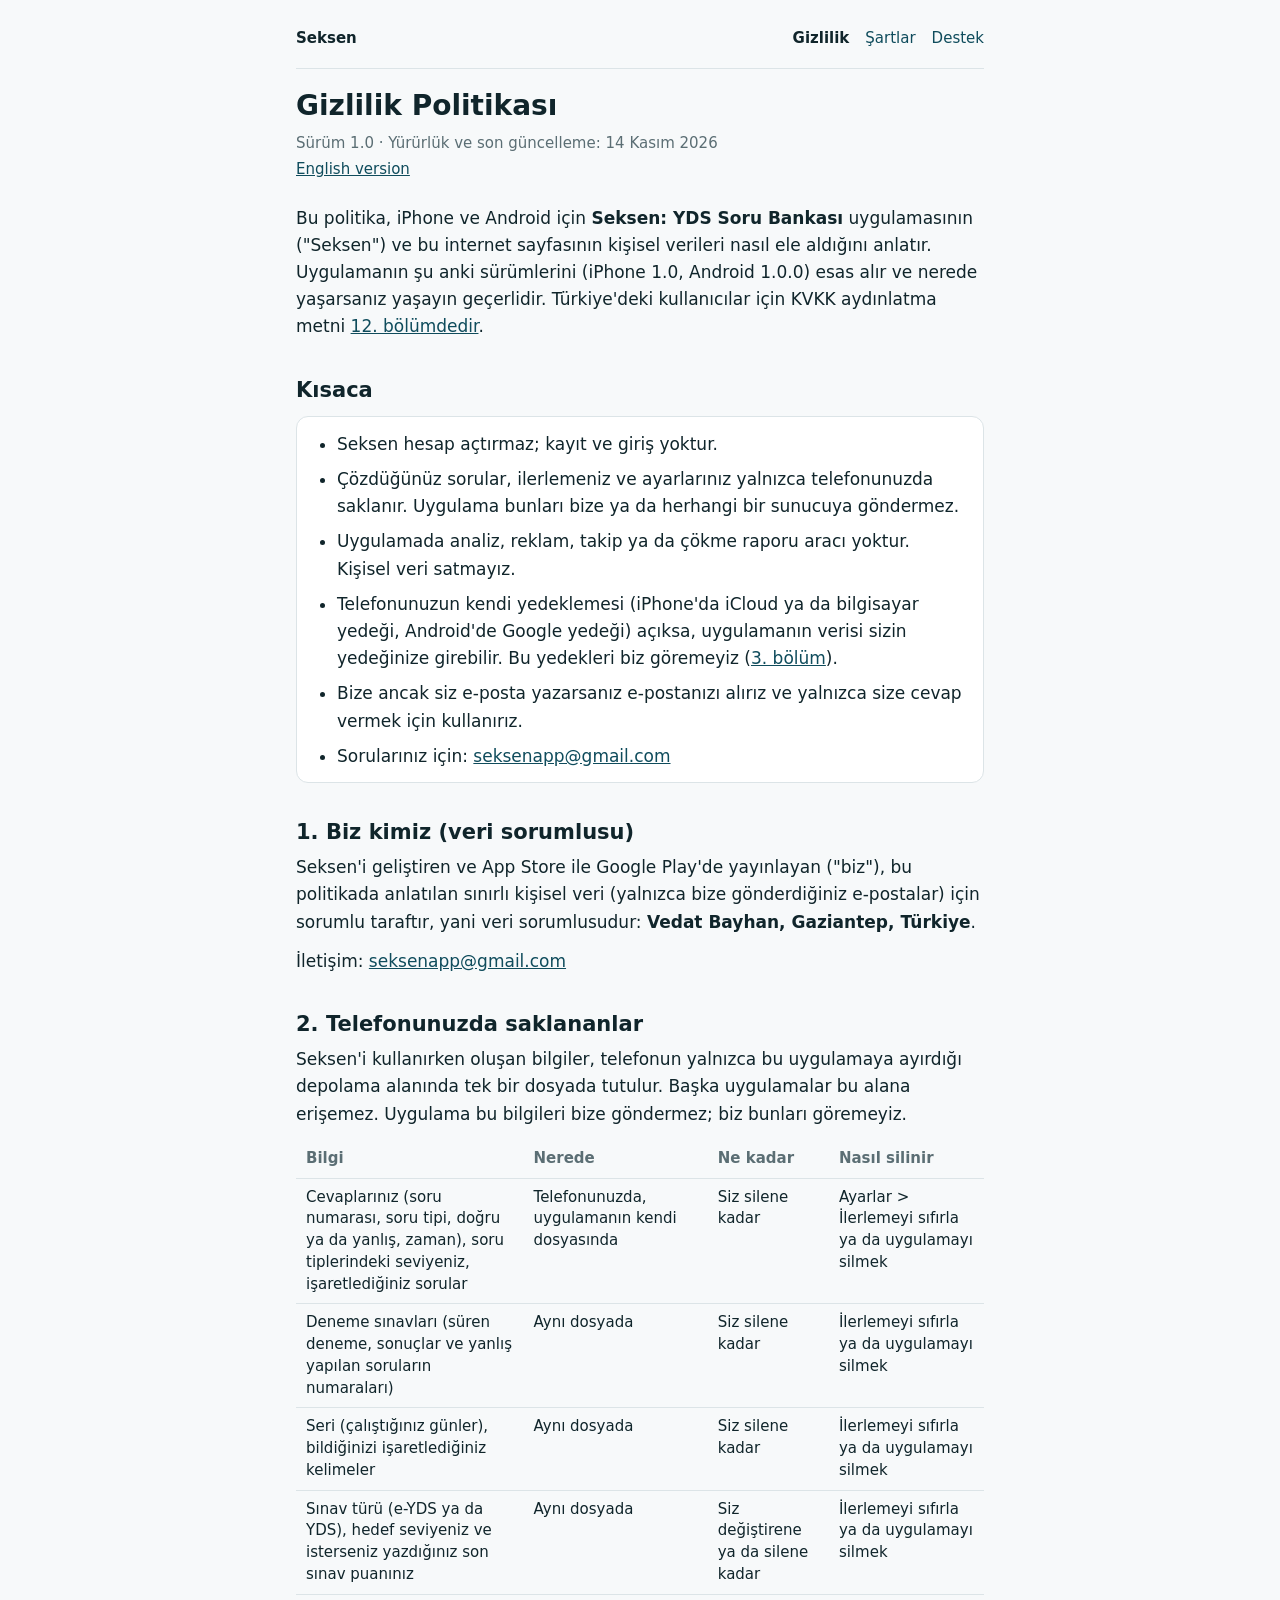
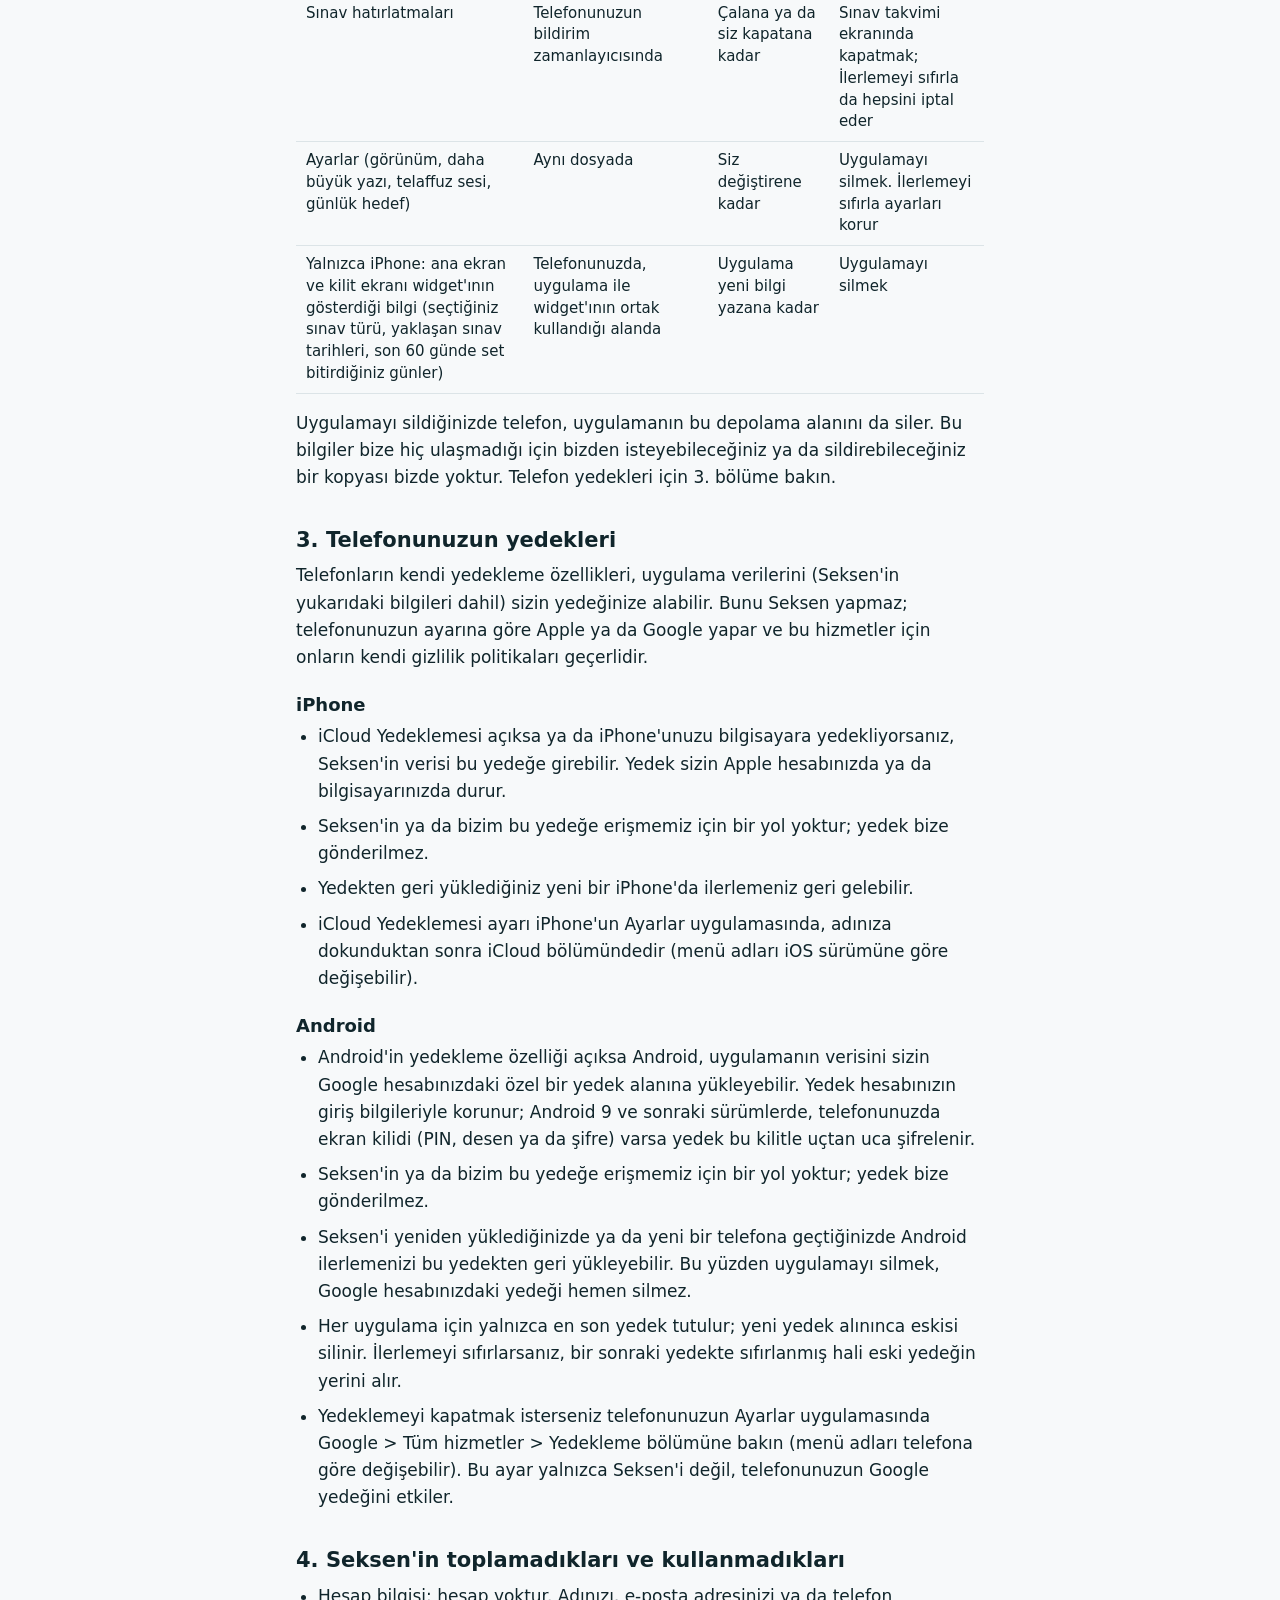
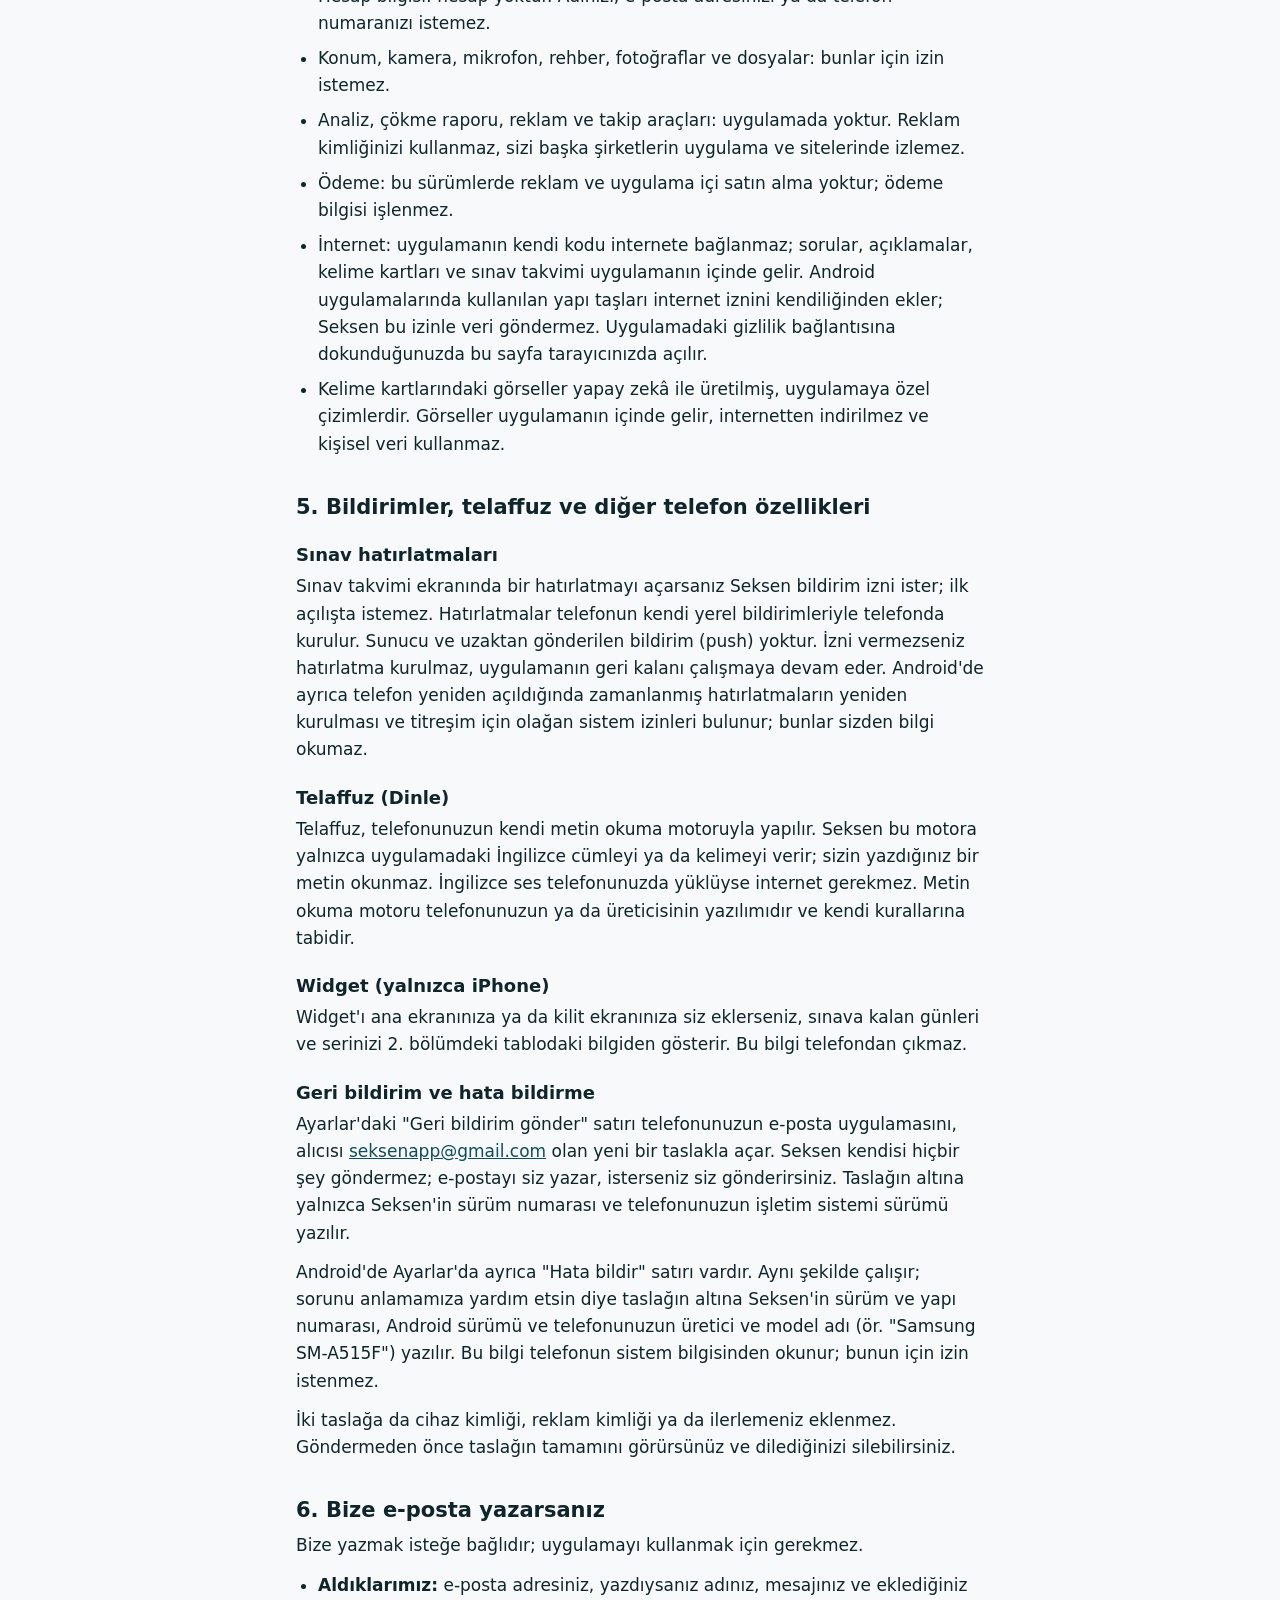
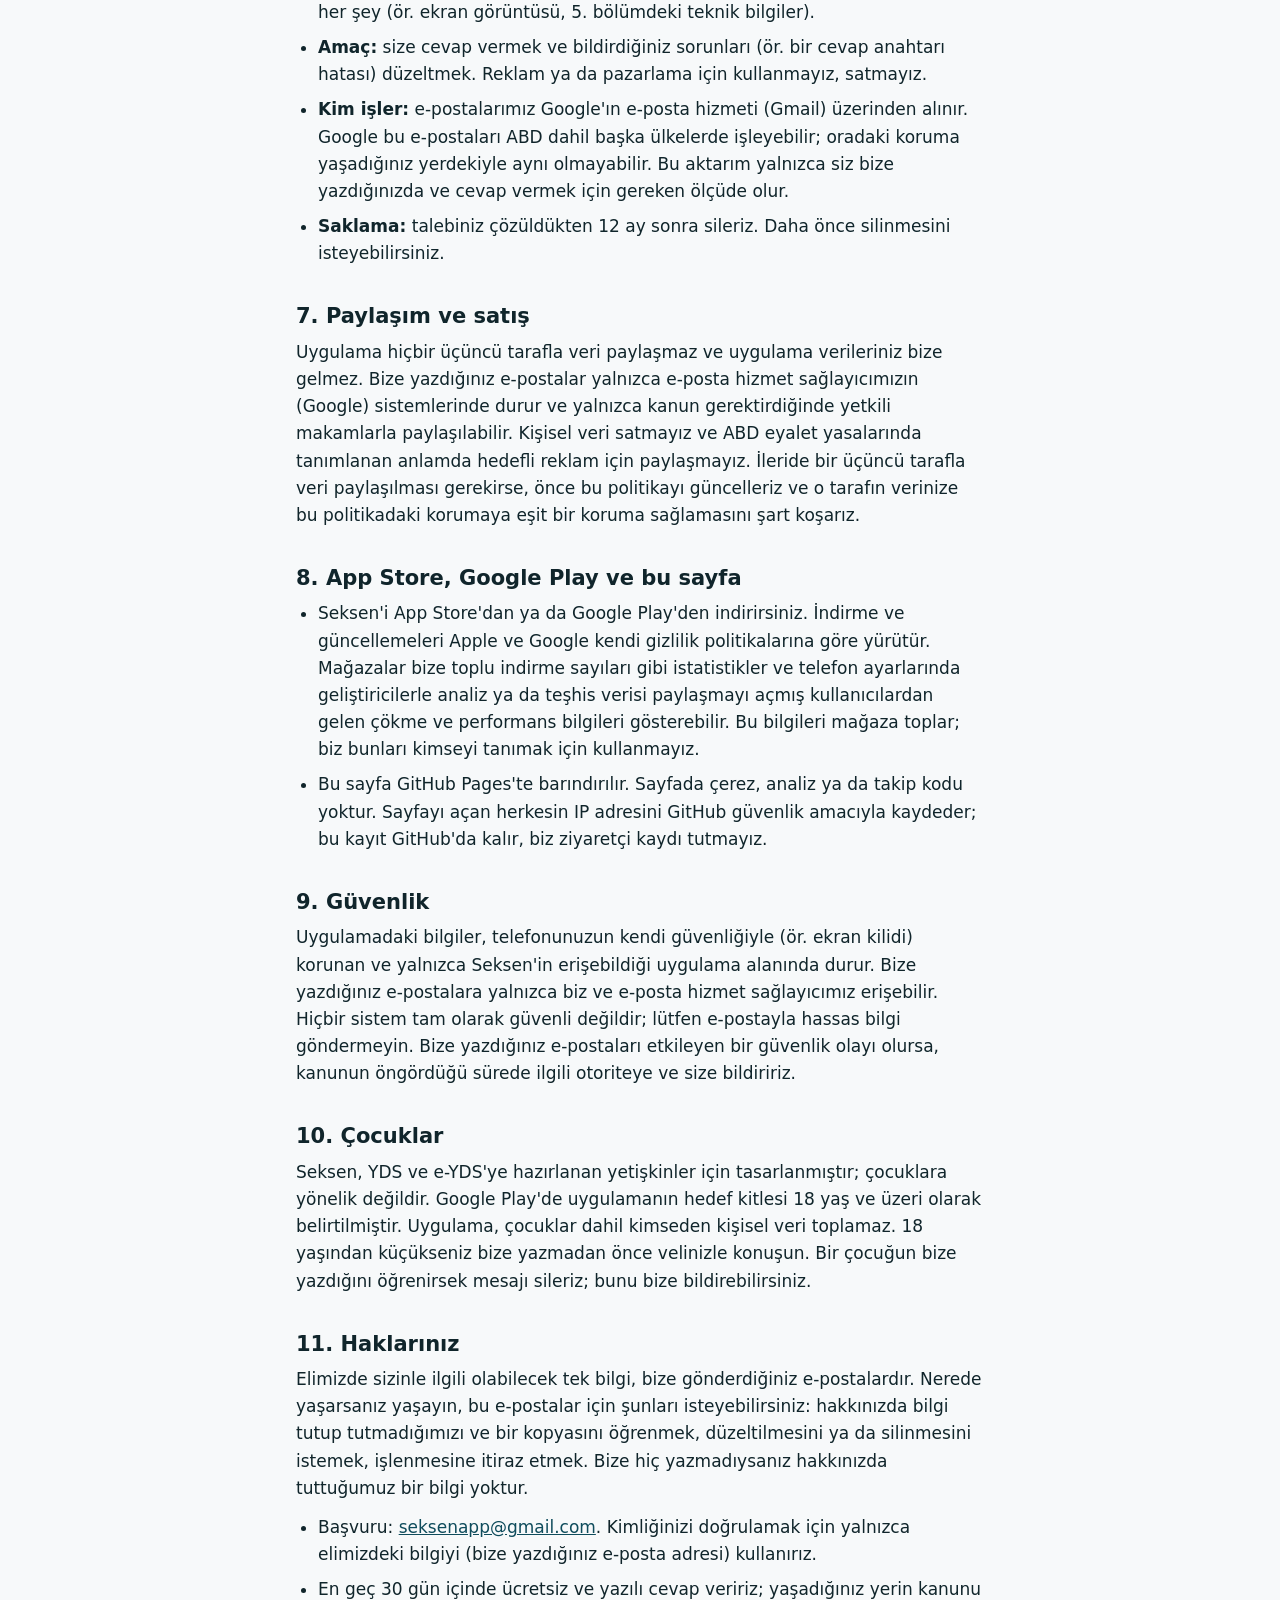
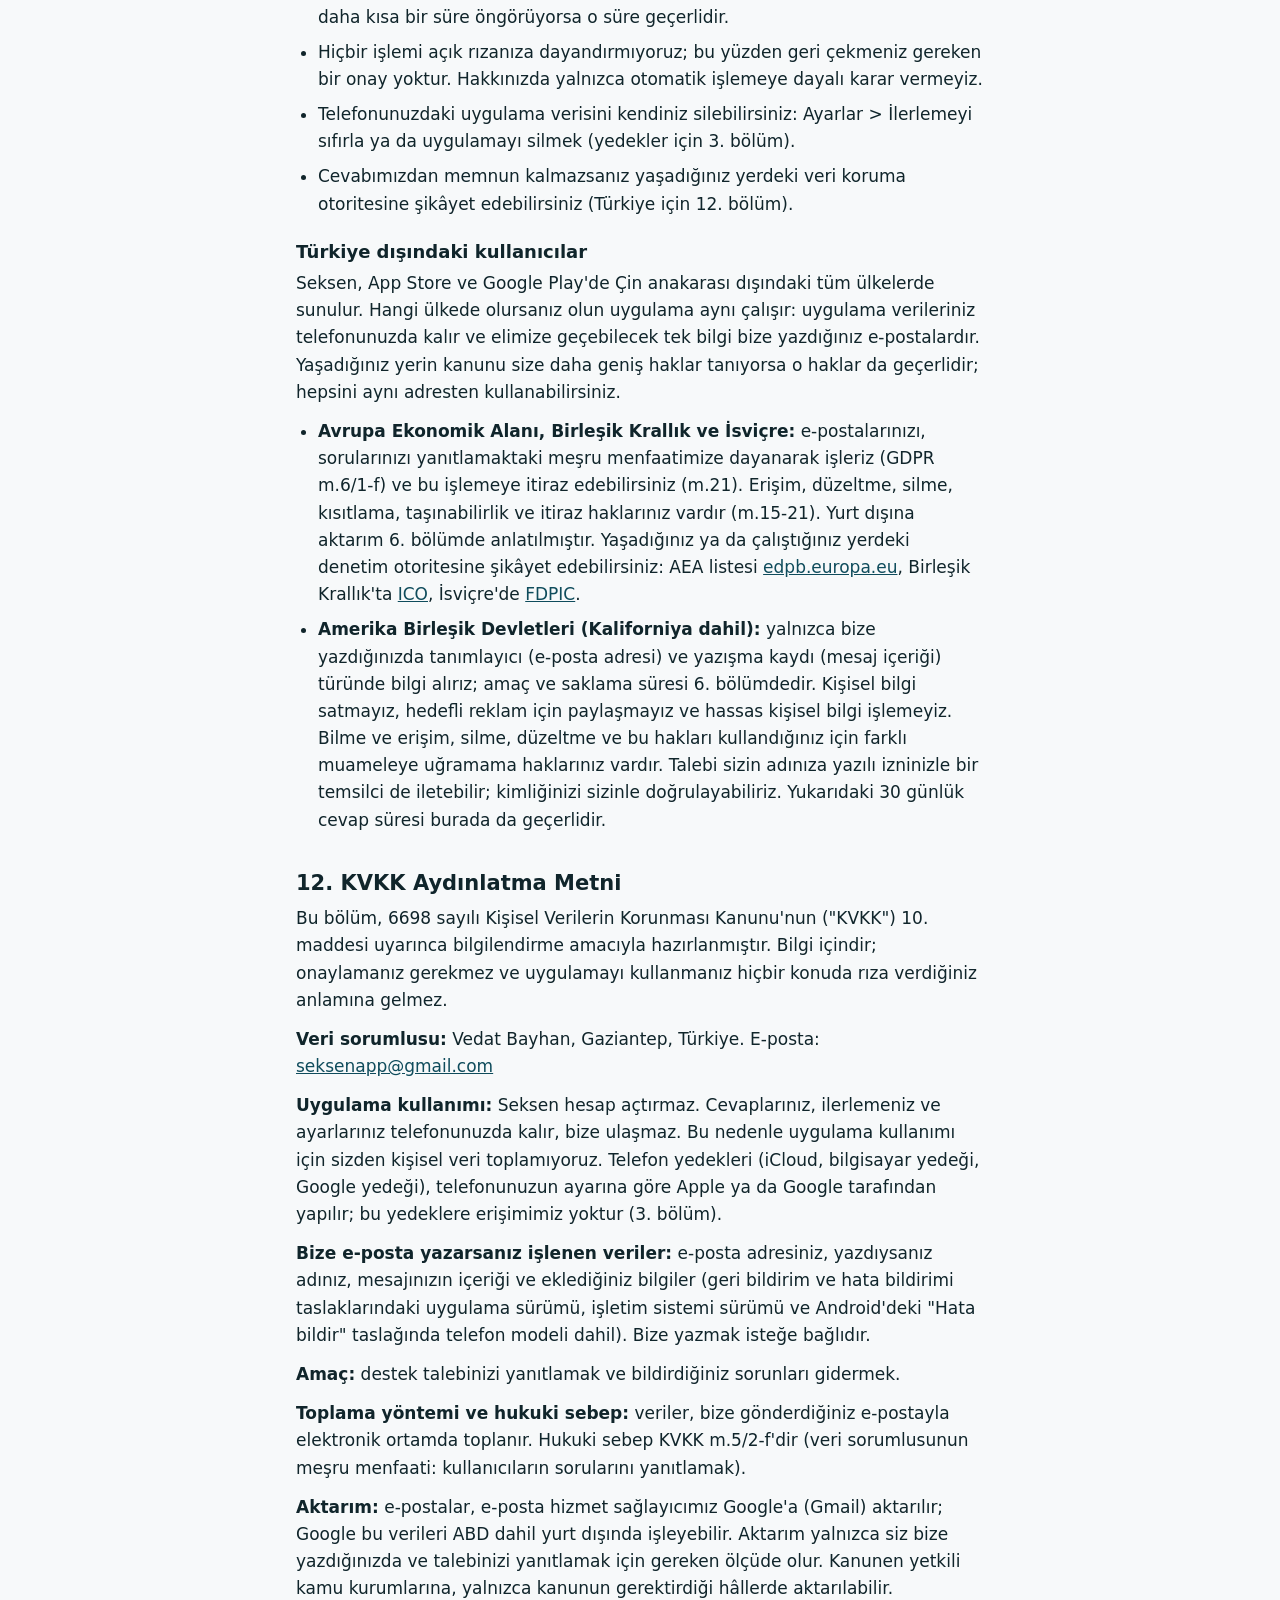
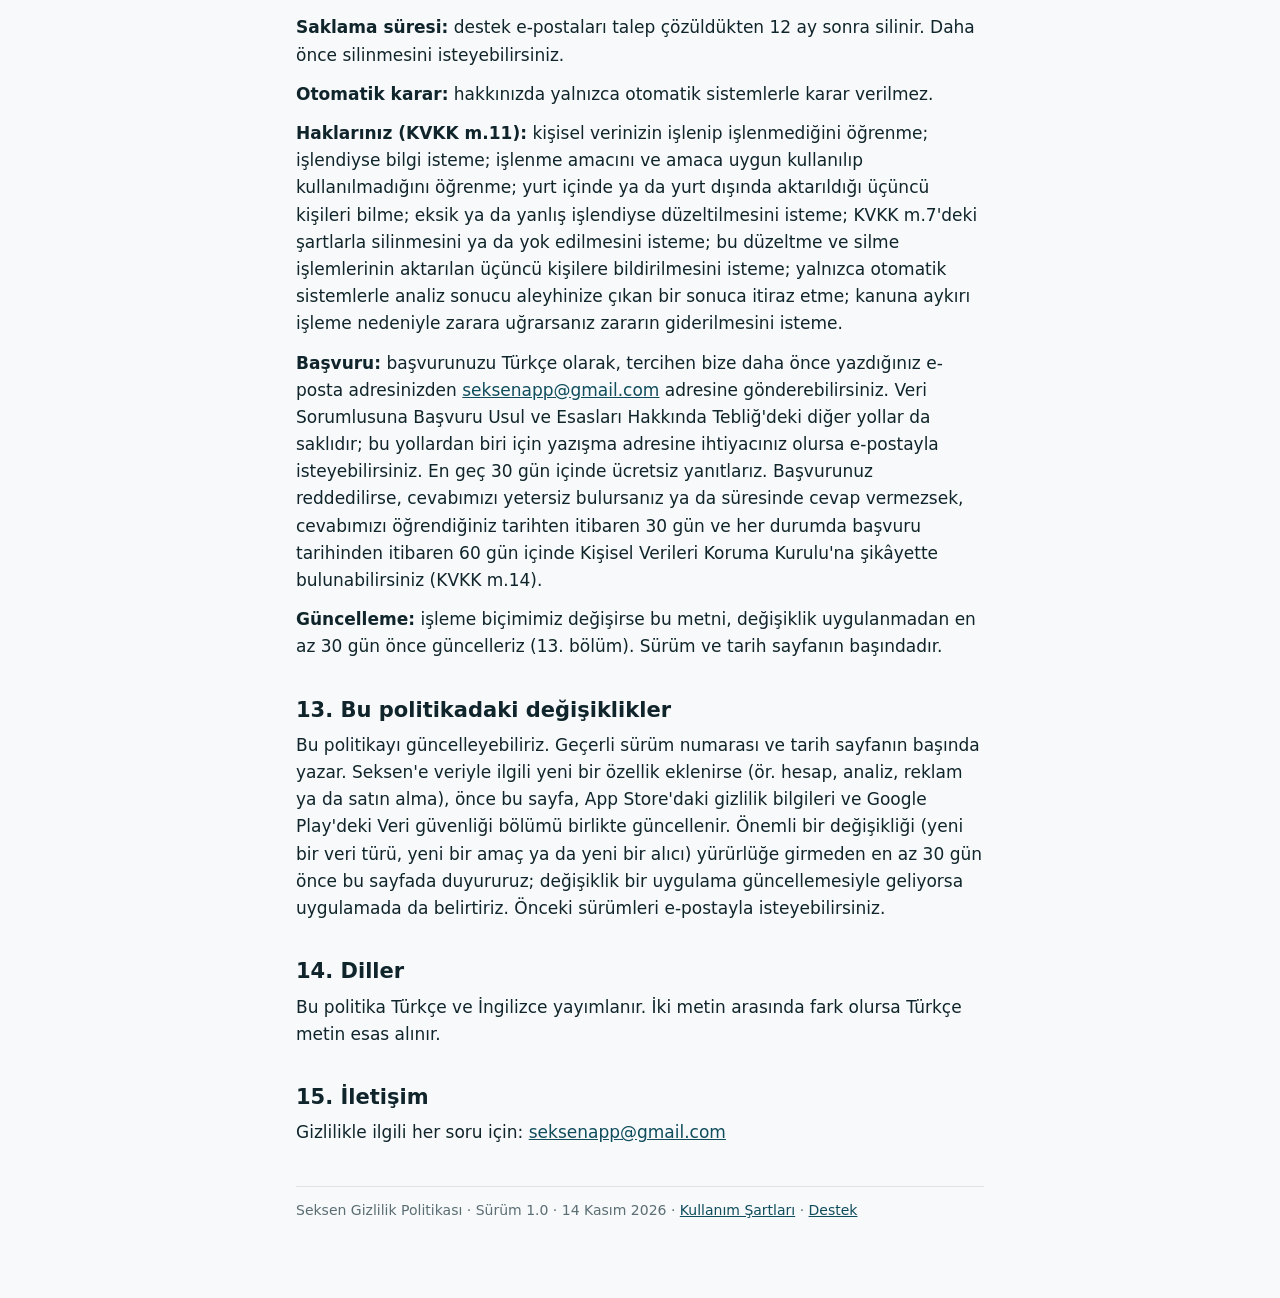
==== gizlilik/index.html @ d31efd2c "Gizlilik politikasi" ====
<!doctype html>
<html lang="tr">
<head>
  <meta charset="utf-8">
  <meta name="viewport" content="width=device-width, initial-scale=1">
  <meta http-equiv="Content-Security-Policy" content="default-src 'none'; style-src 'self'; img-src 'self'; base-uri 'none'; form-action 'none'">
  <meta name="referrer" content="no-referrer">
  <title>Gizlilik Politikası · Seksen</title>
  <meta name="description" content="Seksen: YDS Soru Bankası gizlilik politikası ve KVKK aydınlatma metni. Hesap yok; ilerlemeniz telefonunuzda kalır; analiz, reklam ve takip aracı yok.">
  <link rel="stylesheet" href="../style.css">
  <link rel="alternate" hreflang="en" href="../en/privacy/">
</head>
<body>
  <div class="wrap">
    <nav class="top" aria-label="Site">
      <a class="brand" href="../">Seksen</a>
      <a href="./" aria-current="page">Gizlilik</a>
      <a href="../sartlar/">Şartlar</a>
      <a href="../destek/">Destek</a>
    </nav>

    <header class="page">
      <h1>Gizlilik Politikası</h1>
      <p class="meta">Sürüm 1.0 · Yürürlük ve son güncelleme: 14 Kasım 2026</p>
      <p class="meta"><a href="../en/privacy/" lang="en" hreflang="en">English version</a></p>
    </header>

    <p>Bu politika, iPhone ve Android için <strong>Seksen: YDS Soru Bankası</strong> uygulamasının ("Seksen") ve bu internet sayfasının kişisel verileri nasıl ele aldığını anlatır. Uygulamanın şu anki sürümlerini (iPhone 1.0, Android 1.0.0) esas alır ve nerede yaşarsanız yaşayın geçerlidir. Türkiye'deki kullanıcılar için KVKK aydınlatma metni <a href="#kvkk">12. bölümdedir</a>.</p>

    <h2 id="kisaca">Kısaca</h2>
    <div class="box">
      <ul>
        <li>Seksen hesap açtırmaz; kayıt ve giriş yoktur.</li>
        <li>Çözdüğünüz sorular, ilerlemeniz ve ayarlarınız yalnızca telefonunuzda saklanır. Uygulama bunları bize ya da herhangi bir sunucuya göndermez.</li>
        <li>Uygulamada analiz, reklam, takip ya da çökme raporu aracı yoktur. Kişisel veri satmayız.</li>
        <li>Telefonunuzun kendi yedeklemesi (iPhone'da iCloud ya da bilgisayar yedeği, Android'de Google yedeği) açıksa, uygulamanın verisi sizin yedeğinize girebilir. Bu yedekleri biz göremeyiz (<a href="#yedek">3. bölüm</a>).</li>
        <li>Bize ancak siz e-posta yazarsanız e-postanızı alırız ve yalnızca size cevap vermek için kullanırız.</li>
        <li>Sorularınız için: <a href="mailto:seksenapp@gmail.com">seksenapp@gmail.com</a></li>
      </ul>
    </div>

    <h2 id="biz">1. Biz kimiz (veri sorumlusu)</h2>
    <p>Seksen'i geliştiren ve App Store ile Google Play'de yayınlayan ("biz"), bu politikada anlatılan sınırlı kişisel veri (yalnızca bize gönderdiğiniz e-postalar) için sorumlu taraftır, yani veri sorumlusudur: <strong>Vedat Bayhan, Gaziantep, Türkiye</strong>.</p>
    <p>İletişim: <a href="mailto:seksenapp@gmail.com">seksenapp@gmail.com</a></p>

    <h2 id="telefon">2. Telefonunuzda saklananlar</h2>
    <p>Seksen'i kullanırken oluşan bilgiler, telefonun yalnızca bu uygulamaya ayırdığı depolama alanında tek bir dosyada tutulur. Başka uygulamalar bu alana erişemez. Uygulama bu bilgileri bize göndermez; biz bunları göremeyiz.</p>
    <div class="table-wrap">
      <table>
        <thead>
          <tr><th scope="col">Bilgi</th><th scope="col">Nerede</th><th scope="col">Ne kadar</th><th scope="col">Nasıl silinir</th></tr>
        </thead>
        <tbody>
          <tr><td>Cevaplarınız (soru numarası, soru tipi, doğru ya da yanlış, zaman), soru tiplerindeki seviyeniz, işaretlediğiniz sorular</td><td>Telefonunuzda, uygulamanın kendi dosyasında</td><td>Siz silene kadar</td><td>Ayarlar &gt; İlerlemeyi sıfırla ya da uygulamayı silmek</td></tr>
          <tr><td>Deneme sınavları (süren deneme, sonuçlar ve yanlış yapılan soruların numaraları)</td><td>Aynı dosyada</td><td>Siz silene kadar</td><td>İlerlemeyi sıfırla ya da uygulamayı silmek</td></tr>
          <tr><td>Seri (çalıştığınız günler), bildiğinizi işaretlediğiniz kelimeler</td><td>Aynı dosyada</td><td>Siz silene kadar</td><td>İlerlemeyi sıfırla ya da uygulamayı silmek</td></tr>
          <tr><td>Sınav türü (e-YDS ya da YDS), hedef seviyeniz ve isterseniz yazdığınız son sınav puanınız</td><td>Aynı dosyada</td><td>Siz değiştirene ya da silene kadar</td><td>İlerlemeyi sıfırla ya da uygulamayı silmek</td></tr>
          <tr><td>Sınav hatırlatmaları</td><td>Telefonunuzun bildirim zamanlayıcısında</td><td>Çalana ya da siz kapatana kadar</td><td>Sınav takvimi ekranında kapatmak; İlerlemeyi sıfırla da hepsini iptal eder</td></tr>
          <tr><td>Ayarlar (görünüm, daha büyük yazı, telaffuz sesi, günlük hedef)</td><td>Aynı dosyada</td><td>Siz değiştirene kadar</td><td>Uygulamayı silmek. İlerlemeyi sıfırla ayarları korur</td></tr>
          <tr><td>Yalnızca iPhone: ana ekran ve kilit ekranı widget'ının gösterdiği bilgi (seçtiğiniz sınav türü, yaklaşan sınav tarihleri, son 60 günde set bitirdiğiniz günler)</td><td>Telefonunuzda, uygulama ile widget'ının ortak kullandığı alanda</td><td>Uygulama yeni bilgi yazana kadar</td><td>Uygulamayı silmek</td></tr>
        </tbody>
      </table>
    </div>
    <p>Uygulamayı sildiğinizde telefon, uygulamanın bu depolama alanını da siler. Bu bilgiler bize hiç ulaşmadığı için bizden isteyebileceğiniz ya da sildirebileceğiniz bir kopyası bizde yoktur. Telefon yedekleri için 3. bölüme bakın.</p>

    <h2 id="yedek">3. Telefonunuzun yedekleri</h2>
    <p>Telefonların kendi yedekleme özellikleri, uygulama verilerini (Seksen'in yukarıdaki bilgileri dahil) sizin yedeğinize alabilir. Bunu Seksen yapmaz; telefonunuzun ayarına göre Apple ya da Google yapar ve bu hizmetler için onların kendi gizlilik politikaları geçerlidir.</p>
    <h3>iPhone</h3>
    <ul>
      <li>iCloud Yedeklemesi açıksa ya da iPhone'unuzu bilgisayara yedekliyorsanız, Seksen'in verisi bu yedeğe girebilir. Yedek sizin Apple hesabınızda ya da bilgisayarınızda durur.</li>
      <li>Seksen'in ya da bizim bu yedeğe erişmemiz için bir yol yoktur; yedek bize gönderilmez.</li>
      <li>Yedekten geri yüklediğiniz yeni bir iPhone'da ilerlemeniz geri gelebilir.</li>
      <li>iCloud Yedeklemesi ayarı iPhone'un Ayarlar uygulamasında, adınıza dokunduktan sonra iCloud bölümündedir (menü adları iOS sürümüne göre değişebilir).</li>
    </ul>
    <h3>Android</h3>
    <ul>
      <li>Android'in yedekleme özelliği açıksa Android, uygulamanın verisini sizin Google hesabınızdaki özel bir yedek alanına yükleyebilir. Yedek hesabınızın giriş bilgileriyle korunur; Android 9 ve sonraki sürümlerde, telefonunuzda ekran kilidi (PIN, desen ya da şifre) varsa yedek bu kilitle uçtan uca şifrelenir.</li>
      <li>Seksen'in ya da bizim bu yedeğe erişmemiz için bir yol yoktur; yedek bize gönderilmez.</li>
      <li>Seksen'i yeniden yüklediğinizde ya da yeni bir telefona geçtiğinizde Android ilerlemenizi bu yedekten geri yükleyebilir. Bu yüzden uygulamayı silmek, Google hesabınızdaki yedeği hemen silmez.</li>
      <li>Her uygulama için yalnızca en son yedek tutulur; yeni yedek alınınca eskisi silinir. İlerlemeyi sıfırlarsanız, bir sonraki yedekte sıfırlanmış hali eski yedeğin yerini alır.</li>
      <li>Yedeklemeyi kapatmak isterseniz telefonunuzun Ayarlar uygulamasında Google &gt; Tüm hizmetler &gt; Yedekleme bölümüne bakın (menü adları telefona göre değişebilir). Bu ayar yalnızca Seksen'i değil, telefonunuzun Google yedeğini etkiler.</li>
    </ul>

    <h2 id="toplanmayan">4. Seksen'in toplamadıkları ve kullanmadıkları</h2>
    <ul>
      <li>Hesap bilgisi: hesap yoktur. Adınızı, e-posta adresinizi ya da telefon numaranızı istemez.</li>
      <li>Konum, kamera, mikrofon, rehber, fotoğraflar ve dosyalar: bunlar için izin istemez.</li>
      <li>Analiz, çökme raporu, reklam ve takip araçları: uygulamada yoktur. Reklam kimliğinizi kullanmaz, sizi başka şirketlerin uygulama ve sitelerinde izlemez.</li>
      <li>Ödeme: bu sürümlerde reklam ve uygulama içi satın alma yoktur; ödeme bilgisi işlenmez.</li>
      <li>İnternet: uygulamanın kendi kodu internete bağlanmaz; sorular, açıklamalar, kelime kartları ve sınav takvimi uygulamanın içinde gelir. Android uygulamalarında kullanılan yapı taşları internet iznini kendiliğinden ekler; Seksen bu izinle veri göndermez. Uygulamadaki gizlilik bağlantısına dokunduğunuzda bu sayfa tarayıcınızda açılır.</li>
      <li>Kelime kartlarındaki görseller yapay zekâ ile üretilmiş, uygulamaya özel çizimlerdir. Görseller uygulamanın içinde gelir, internetten indirilmez ve kişisel veri kullanmaz.</li>
    </ul>

    <h2 id="ozellikler">5. Bildirimler, telaffuz ve diğer telefon özellikleri</h2>
    <h3>Sınav hatırlatmaları</h3>
    <p>Sınav takvimi ekranında bir hatırlatmayı açarsanız Seksen bildirim izni ister; ilk açılışta istemez. Hatırlatmalar telefonun kendi yerel bildirimleriyle telefonda kurulur. Sunucu ve uzaktan gönderilen bildirim (push) yoktur. İzni vermezseniz hatırlatma kurulmaz, uygulamanın geri kalanı çalışmaya devam eder. Android'de ayrıca telefon yeniden açıldığında zamanlanmış hatırlatmaların yeniden kurulması ve titreşim için olağan sistem izinleri bulunur; bunlar sizden bilgi okumaz.</p>
    <h3>Telaffuz (Dinle)</h3>
    <p>Telaffuz, telefonunuzun kendi metin okuma motoruyla yapılır. Seksen bu motora yalnızca uygulamadaki İngilizce cümleyi ya da kelimeyi verir; sizin yazdığınız bir metin okunmaz. İngilizce ses telefonunuzda yüklüyse internet gerekmez. Metin okuma motoru telefonunuzun ya da üreticisinin yazılımıdır ve kendi kurallarına tabidir.</p>
    <h3>Widget (yalnızca iPhone)</h3>
    <p>Widget'ı ana ekranınıza ya da kilit ekranınıza siz eklerseniz, sınava kalan günleri ve serinizi 2. bölümdeki tablodaki bilgiden gösterir. Bu bilgi telefondan çıkmaz.</p>
    <h3>Geri bildirim ve hata bildirme</h3>
    <p>Ayarlar'daki "Geri bildirim gönder" satırı telefonunuzun e-posta uygulamasını, alıcısı <a href="mailto:seksenapp@gmail.com">seksenapp@gmail.com</a> olan yeni bir taslakla açar. Seksen kendisi hiçbir şey göndermez; e-postayı siz yazar, isterseniz siz gönderirsiniz. Taslağın altına yalnızca Seksen'in sürüm numarası ve telefonunuzun işletim sistemi sürümü yazılır.</p>
    <p>Android'de Ayarlar'da ayrıca "Hata bildir" satırı vardır. Aynı şekilde çalışır; sorunu anlamamıza yardım etsin diye taslağın altına Seksen'in sürüm ve yapı numarası, Android sürümü ve telefonunuzun üretici ve model adı (ör. "Samsung SM-A515F") yazılır. Bu bilgi telefonun sistem bilgisinden okunur; bunun için izin istenmez.</p>
    <p>İki taslağa da cihaz kimliği, reklam kimliği ya da ilerlemeniz eklenmez. Göndermeden önce taslağın tamamını görürsünüz ve dilediğinizi silebilirsiniz.</p>

    <h2 id="eposta">6. Bize e-posta yazarsanız</h2>
    <p>Bize yazmak isteğe bağlıdır; uygulamayı kullanmak için gerekmez.</p>
    <ul>
      <li><strong>Aldıklarımız:</strong> e-posta adresiniz, yazdıysanız adınız, mesajınız ve eklediğiniz her şey (ör. ekran görüntüsü, 5. bölümdeki teknik bilgiler).</li>
      <li><strong>Amaç:</strong> size cevap vermek ve bildirdiğiniz sorunları (ör. bir cevap anahtarı hatası) düzeltmek. Reklam ya da pazarlama için kullanmayız, satmayız.</li>
      <li><strong>Kim işler:</strong> e-postalarımız Google'ın e-posta hizmeti (Gmail) üzerinden alınır. Google bu e-postaları ABD dahil başka ülkelerde işleyebilir; oradaki koruma yaşadığınız yerdekiyle aynı olmayabilir. Bu aktarım yalnızca siz bize yazdığınızda ve cevap vermek için gereken ölçüde olur.</li>
      <li><strong>Saklama:</strong> talebiniz çözüldükten 12 ay sonra sileriz. Daha önce silinmesini isteyebilirsiniz.</li>
    </ul>

    <h2 id="paylasim">7. Paylaşım ve satış</h2>
    <p>Uygulama hiçbir üçüncü tarafla veri paylaşmaz ve uygulama verileriniz bize gelmez. Bize yazdığınız e-postalar yalnızca e-posta hizmet sağlayıcımızın (Google) sistemlerinde durur ve yalnızca kanun gerektirdiğinde yetkili makamlarla paylaşılabilir. Kişisel veri satmayız ve ABD eyalet yasalarında tanımlanan anlamda hedefli reklam için paylaşmayız. İleride bir üçüncü tarafla veri paylaşılması gerekirse, önce bu politikayı güncelleriz ve o tarafın verinize bu politikadaki korumaya eşit bir koruma sağlamasını şart koşarız.</p>

    <h2 id="magaza">8. App Store, Google Play ve bu sayfa</h2>
    <ul>
      <li>Seksen'i App Store'dan ya da Google Play'den indirirsiniz. İndirme ve güncellemeleri Apple ve Google kendi gizlilik politikalarına göre yürütür. Mağazalar bize toplu indirme sayıları gibi istatistikler ve telefon ayarlarında geliştiricilerle analiz ya da teşhis verisi paylaşmayı açmış kullanıcılardan gelen çökme ve performans bilgileri gösterebilir. Bu bilgileri mağaza toplar; biz bunları kimseyi tanımak için kullanmayız.</li>
      <li>Bu sayfa GitHub Pages'te barındırılır. Sayfada çerez, analiz ya da takip kodu yoktur. Sayfayı açan herkesin IP adresini GitHub güvenlik amacıyla kaydeder; bu kayıt GitHub'da kalır, biz ziyaretçi kaydı tutmayız.</li>
    </ul>

    <h2 id="guvenlik">9. Güvenlik</h2>
    <p>Uygulamadaki bilgiler, telefonunuzun kendi güvenliğiyle (ör. ekran kilidi) korunan ve yalnızca Seksen'in erişebildiği uygulama alanında durur. Bize yazdığınız e-postalara yalnızca biz ve e-posta hizmet sağlayıcımız erişebilir. Hiçbir sistem tam olarak güvenli değildir; lütfen e-postayla hassas bilgi göndermeyin. Bize yazdığınız e-postaları etkileyen bir güvenlik olayı olursa, kanunun öngördüğü sürede ilgili otoriteye ve size bildiririz.</p>

    <h2 id="cocuklar">10. Çocuklar</h2>
    <p>Seksen, YDS ve e-YDS'ye hazırlanan yetişkinler için tasarlanmıştır; çocuklara yönelik değildir. Google Play'de uygulamanın hedef kitlesi 18 yaş ve üzeri olarak belirtilmiştir. Uygulama, çocuklar dahil kimseden kişisel veri toplamaz. 18 yaşından küçükseniz bize yazmadan önce velinizle konuşun. Bir çocuğun bize yazdığını öğrenirsek mesajı sileriz; bunu bize bildirebilirsiniz.</p>

    <h2 id="haklar">11. Haklarınız</h2>
    <p>Elimizde sizinle ilgili olabilecek tek bilgi, bize gönderdiğiniz e-postalardır. Nerede yaşarsanız yaşayın, bu e-postalar için şunları isteyebilirsiniz: hakkınızda bilgi tutup tutmadığımızı ve bir kopyasını öğrenmek, düzeltilmesini ya da silinmesini istemek, işlenmesine itiraz etmek. Bize hiç yazmadıysanız hakkınızda tuttuğumuz bir bilgi yoktur.</p>
    <ul>
      <li>Başvuru: <a href="mailto:seksenapp@gmail.com">seksenapp@gmail.com</a>. Kimliğinizi doğrulamak için yalnızca elimizdeki bilgiyi (bize yazdığınız e-posta adresi) kullanırız.</li>
      <li>En geç 30 gün içinde ücretsiz ve yazılı cevap veririz; yaşadığınız yerin kanunu daha kısa bir süre öngörüyorsa o süre geçerlidir.</li>
      <li>Hiçbir işlemi açık rızanıza dayandırmıyoruz; bu yüzden geri çekmeniz gereken bir onay yoktur. Hakkınızda yalnızca otomatik işlemeye dayalı karar vermeyiz.</li>
      <li>Telefonunuzdaki uygulama verisini kendiniz silebilirsiniz: Ayarlar &gt; İlerlemeyi sıfırla ya da uygulamayı silmek (yedekler için 3. bölüm).</li>
      <li>Cevabımızdan memnun kalmazsanız yaşadığınız yerdeki veri koruma otoritesine şikâyet edebilirsiniz (Türkiye için 12. bölüm).</li>
    </ul>

    <h3 id="yurtdisi">Türkiye dışındaki kullanıcılar</h3>
    <p>Seksen, App Store ve Google Play'de Çin anakarası dışındaki tüm ülkelerde sunulur. Hangi ülkede olursanız olun uygulama aynı çalışır: uygulama verileriniz telefonunuzda kalır ve elimize geçebilecek tek bilgi bize yazdığınız e-postalardır. Yaşadığınız yerin kanunu size daha geniş haklar tanıyorsa o haklar da geçerlidir; hepsini aynı adresten kullanabilirsiniz.</p>
    <ul>
      <li><strong>Avrupa Ekonomik Alanı, Birleşik Krallık ve İsviçre:</strong> e-postalarınızı, sorularınızı yanıtlamaktaki meşru menfaatimize dayanarak işleriz (GDPR m.6/1-f) ve bu işlemeye itiraz edebilirsiniz (m.21). Erişim, düzeltme, silme, kısıtlama, taşınabilirlik ve itiraz haklarınız vardır (m.15-21). Yurt dışına aktarım 6. bölümde anlatılmıştır. Yaşadığınız ya da çalıştığınız yerdeki denetim otoritesine şikâyet edebilirsiniz: AEA listesi <a href="https://www.edpb.europa.eu/about-edpb/about-edpb/members_en">edpb.europa.eu</a>, Birleşik Krallık'ta <a href="https://ico.org.uk/make-a-complaint/">ICO</a>, İsviçre'de <a href="https://www.edoeb.admin.ch/">FDPIC</a>.</li>
      <li><strong>Amerika Birleşik Devletleri (Kaliforniya dahil):</strong> yalnızca bize yazdığınızda tanımlayıcı (e-posta adresi) ve yazışma kaydı (mesaj içeriği) türünde bilgi alırız; amaç ve saklama süresi 6. bölümdedir. Kişisel bilgi satmayız, hedefli reklam için paylaşmayız ve hassas kişisel bilgi işlemeyiz. Bilme ve erişim, silme, düzeltme ve bu hakları kullandığınız için farklı muameleye uğramama haklarınız vardır. Talebi sizin adınıza yazılı izninizle bir temsilci de iletebilir; kimliğinizi sizinle doğrulayabiliriz. Yukarıdaki 30 günlük cevap süresi burada da geçerlidir.</li>
    </ul>

    <section id="kvkk">
      <h2>12. KVKK Aydınlatma Metni</h2>
      <p>Bu bölüm, 6698 sayılı Kişisel Verilerin Korunması Kanunu'nun ("KVKK") 10. maddesi uyarınca bilgilendirme amacıyla hazırlanmıştır. Bilgi içindir; onaylamanız gerekmez ve uygulamayı kullanmanız hiçbir konuda rıza verdiğiniz anlamına gelmez.</p>
      <p><strong>Veri sorumlusu:</strong> Vedat Bayhan, Gaziantep, Türkiye. E-posta: <a href="mailto:seksenapp@gmail.com">seksenapp@gmail.com</a></p>
      <p><strong>Uygulama kullanımı:</strong> Seksen hesap açtırmaz. Cevaplarınız, ilerlemeniz ve ayarlarınız telefonunuzda kalır, bize ulaşmaz. Bu nedenle uygulama kullanımı için sizden kişisel veri toplamıyoruz. Telefon yedekleri (iCloud, bilgisayar yedeği, Google yedeği), telefonunuzun ayarına göre Apple ya da Google tarafından yapılır; bu yedeklere erişimimiz yoktur (3. bölüm).</p>
      <p><strong>Bize e-posta yazarsanız işlenen veriler:</strong> e-posta adresiniz, yazdıysanız adınız, mesajınızın içeriği ve eklediğiniz bilgiler (geri bildirim ve hata bildirimi taslaklarındaki uygulama sürümü, işletim sistemi sürümü ve Android'deki "Hata bildir" taslağında telefon modeli dahil). Bize yazmak isteğe bağlıdır.</p>
      <p><strong>Amaç:</strong> destek talebinizi yanıtlamak ve bildirdiğiniz sorunları gidermek.</p>
      <p><strong>Toplama yöntemi ve hukuki sebep:</strong> veriler, bize gönderdiğiniz e-postayla elektronik ortamda toplanır. Hukuki sebep KVKK m.5/2-f'dir (veri sorumlusunun meşru menfaati: kullanıcıların sorularını yanıtlamak).</p>
      <p><strong>Aktarım:</strong> e-postalar, e-posta hizmet sağlayıcımız Google'a (Gmail) aktarılır; Google bu verileri ABD dahil yurt dışında işleyebilir. Aktarım yalnızca siz bize yazdığınızda ve talebinizi yanıtlamak için gereken ölçüde olur. Kanunen yetkili kamu kurumlarına, yalnızca kanunun gerektirdiği hâllerde aktarılabilir.</p>
      <p><strong>Saklama süresi:</strong> destek e-postaları talep çözüldükten 12 ay sonra silinir. Daha önce silinmesini isteyebilirsiniz.</p>
      <p><strong>Otomatik karar:</strong> hakkınızda yalnızca otomatik sistemlerle karar verilmez.</p>
      <p><strong>Haklarınız (KVKK m.11):</strong> kişisel verinizin işlenip işlenmediğini öğrenme; işlendiyse bilgi isteme; işlenme amacını ve amaca uygun kullanılıp kullanılmadığını öğrenme; yurt içinde ya da yurt dışında aktarıldığı üçüncü kişileri bilme; eksik ya da yanlış işlendiyse düzeltilmesini isteme; KVKK m.7'deki şartlarla silinmesini ya da yok edilmesini isteme; bu düzeltme ve silme işlemlerinin aktarılan üçüncü kişilere bildirilmesini isteme; yalnızca otomatik sistemlerle analiz sonucu aleyhinize çıkan bir sonuca itiraz etme; kanuna aykırı işleme nedeniyle zarara uğrarsanız zararın giderilmesini isteme.</p>
      <p><strong>Başvuru:</strong> başvurunuzu Türkçe olarak, tercihen bize daha önce yazdığınız e-posta adresinizden <a href="mailto:seksenapp@gmail.com">seksenapp@gmail.com</a> adresine gönderebilirsiniz. Veri Sorumlusuna Başvuru Usul ve Esasları Hakkında Tebliğ'deki diğer yollar da saklıdır; bu yollardan biri için yazışma adresine ihtiyacınız olursa e-postayla isteyebilirsiniz. En geç 30 gün içinde ücretsiz yanıtlarız. Başvurunuz reddedilirse, cevabımızı yetersiz bulursanız ya da süresinde cevap vermezsek, cevabımızı öğrendiğiniz tarihten itibaren 30 gün ve her durumda başvuru tarihinden itibaren 60 gün içinde Kişisel Verileri Koruma Kurulu'na şikâyette bulunabilirsiniz (KVKK m.14).</p>
      <p><strong>Güncelleme:</strong> işleme biçimimiz değişirse bu metni, değişiklik uygulanmadan en az 30 gün önce güncelleriz (13. bölüm). Sürüm ve tarih sayfanın başındadır.</p>
    </section>

    <h2 id="degisiklik">13. Bu politikadaki değişiklikler</h2>
    <p>Bu politikayı güncelleyebiliriz. Geçerli sürüm numarası ve tarih sayfanın başında yazar. Seksen'e veriyle ilgili yeni bir özellik eklenirse (ör. hesap, analiz, reklam ya da satın alma), önce bu sayfa, App Store'daki gizlilik bilgileri ve Google Play'deki Veri güvenliği bölümü birlikte güncellenir. Önemli bir değişikliği (yeni bir veri türü, yeni bir amaç ya da yeni bir alıcı) yürürlüğe girmeden en az 30 gün önce bu sayfada duyururuz; değişiklik bir uygulama güncellemesiyle geliyorsa uygulamada da belirtiriz. Önceki sürümleri e-postayla isteyebilirsiniz.</p>

    <h2 id="dil">14. Diller</h2>
    <p>Bu politika Türkçe ve İngilizce yayımlanır. İki metin arasında fark olursa Türkçe metin esas alınır.</p>

    <h2 id="iletisim">15. İletişim</h2>
    <p>Gizlilikle ilgili her soru için: <a href="mailto:seksenapp@gmail.com">seksenapp@gmail.com</a></p>

    <footer class="page">
      <p class="small">Seksen Gizlilik Politikası · Sürüm 1.0 · 14 Kasım 2026 · <a href="../sartlar/">Kullanım Şartları</a> · <a href="../destek/">Destek</a></p>
    </footer>
  </div>
</body>
</html>
---- style.css ----
/* Seksen site: tek ortak stil. Dis kaynak, yazi tipi indirme, betik yok. */
:root {
  color-scheme: light dark;
  --bg: #F7F9FA;
  --surface: #FFFFFF;
  --text: #10252B;
  --muted: #5B6E74;
  --accent: #0F4C5C;
  --accent-text: #0F4C5C;
  --border: #DCE4E7;
  --mark-bg: #FFF1B8;
  --mark-text: #4A3B00;
}
@media (prefers-color-scheme: dark) {
  :root:not([data-theme="light"]) {
    --bg: #0C1A1E;
    --surface: #13262C;
    --text: #EEF4F6;
    --muted: #9DB2B8;
    --accent: #6CC3D5;
    --accent-text: #8FD3E2;
    --border: #2A4148;
    --mark-bg: #5A4A00;
    --mark-text: #FFF1B8;
  }
}
:root[data-theme="dark"] {
  --bg: #0C1A1E;
  --surface: #13262C;
  --text: #EEF4F6;
  --muted: #9DB2B8;
  --accent: #6CC3D5;
  --accent-text: #8FD3E2;
  --border: #2A4148;
  --mark-bg: #5A4A00;
  --mark-text: #FFF1B8;
}

* { box-sizing: border-box; }
html { -webkit-text-size-adjust: 100%; text-size-adjust: 100%; }
body {
  margin: 0;
  background: var(--bg);
  color: var(--text);
  font: 17px/1.6 system-ui, -apple-system, "Segoe UI", Roboto, "Helvetica Neue", Arial, sans-serif;
  overflow-wrap: break-word;
}
.wrap { max-width: 720px; margin: 0 auto; padding: 20px 16px 64px; }

nav.top {
  display: flex; flex-wrap: wrap; gap: 4px 16px; align-items: center;
  padding-bottom: 12px; margin-bottom: 20px; border-bottom: 1px solid var(--border);
  font-size: 15px;
}
nav.top .brand { font-weight: 700; color: var(--text); text-decoration: none; margin-right: auto; }
nav.top a { color: var(--accent-text); text-decoration: none; padding: 6px 0; }
nav.top a[aria-current="page"] { color: var(--text); font-weight: 600; }
nav.top a:hover, nav.top a:focus-visible { text-decoration: underline; }

header.page { margin-bottom: 24px; }
h1 { margin: 0 0 8px; font-size: 28px; line-height: 1.2; }
h2 { margin: 36px 0 8px; font-size: 21px; line-height: 1.3; }
h3 { margin: 22px 0 6px; font-size: 18px; line-height: 1.35; }
p { margin: 0 0 12px; }
ul { padding-left: 22px; margin: 0 0 12px; }
li { margin-bottom: 8px; }
a { color: var(--accent-text); }
a:focus-visible { outline: 2px solid var(--accent); outline-offset: 2px; }

.meta { color: var(--muted); font-size: 15px; margin: 2px 0; }
.small { font-size: 14px; color: var(--muted); }
.box {
  background: var(--surface); border: 1px solid var(--border); border-radius: 12px;
  padding: 14px 18px 4px; margin: 12px 0 16px;
}
.box ul { margin-bottom: 8px; }

.cards { display: grid; gap: 12px; margin: 20px 0; }
.card {
  display: block; background: var(--surface); border: 1px solid var(--border); border-radius: 12px;
  padding: 14px 16px; color: var(--text); text-decoration: none;
}
.card strong { display: block; color: var(--accent-text); font-size: 18px; margin-bottom: 2px; }
.card span { color: var(--muted); font-size: 15px; }
.card:hover, .card:focus-visible { border-color: var(--accent); }

.table-wrap { overflow-x: auto; margin: 12px 0 16px; -webkit-overflow-scrolling: touch; }
table { width: 100%; min-width: 520px; border-collapse: collapse; font-size: 15px; line-height: 1.45; }
th, td { text-align: left; vertical-align: top; padding: 8px 10px; border-bottom: 1px solid var(--border); }
th { color: var(--muted); font-weight: 600; }

details {
  background: var(--surface); border: 1px solid var(--border); border-radius: 12px;
  padding: 0 16px; margin: 0 0 10px;
}
details[open] { padding-bottom: 6px; }
summary { cursor: pointer; font-weight: 600; padding: 12px 0; }
summary:focus-visible { outline: 2px solid var(--accent); outline-offset: 2px; }

/* Yayindan once doldurulacak alanlar: gorunur olsun diye isaretli. */
mark.ph { background: var(--mark-bg); color: var(--mark-text); padding: 0 3px; border-radius: 3px; }

footer.page { margin-top: 40px; padding-top: 12px; border-top: 1px solid var(--border); }
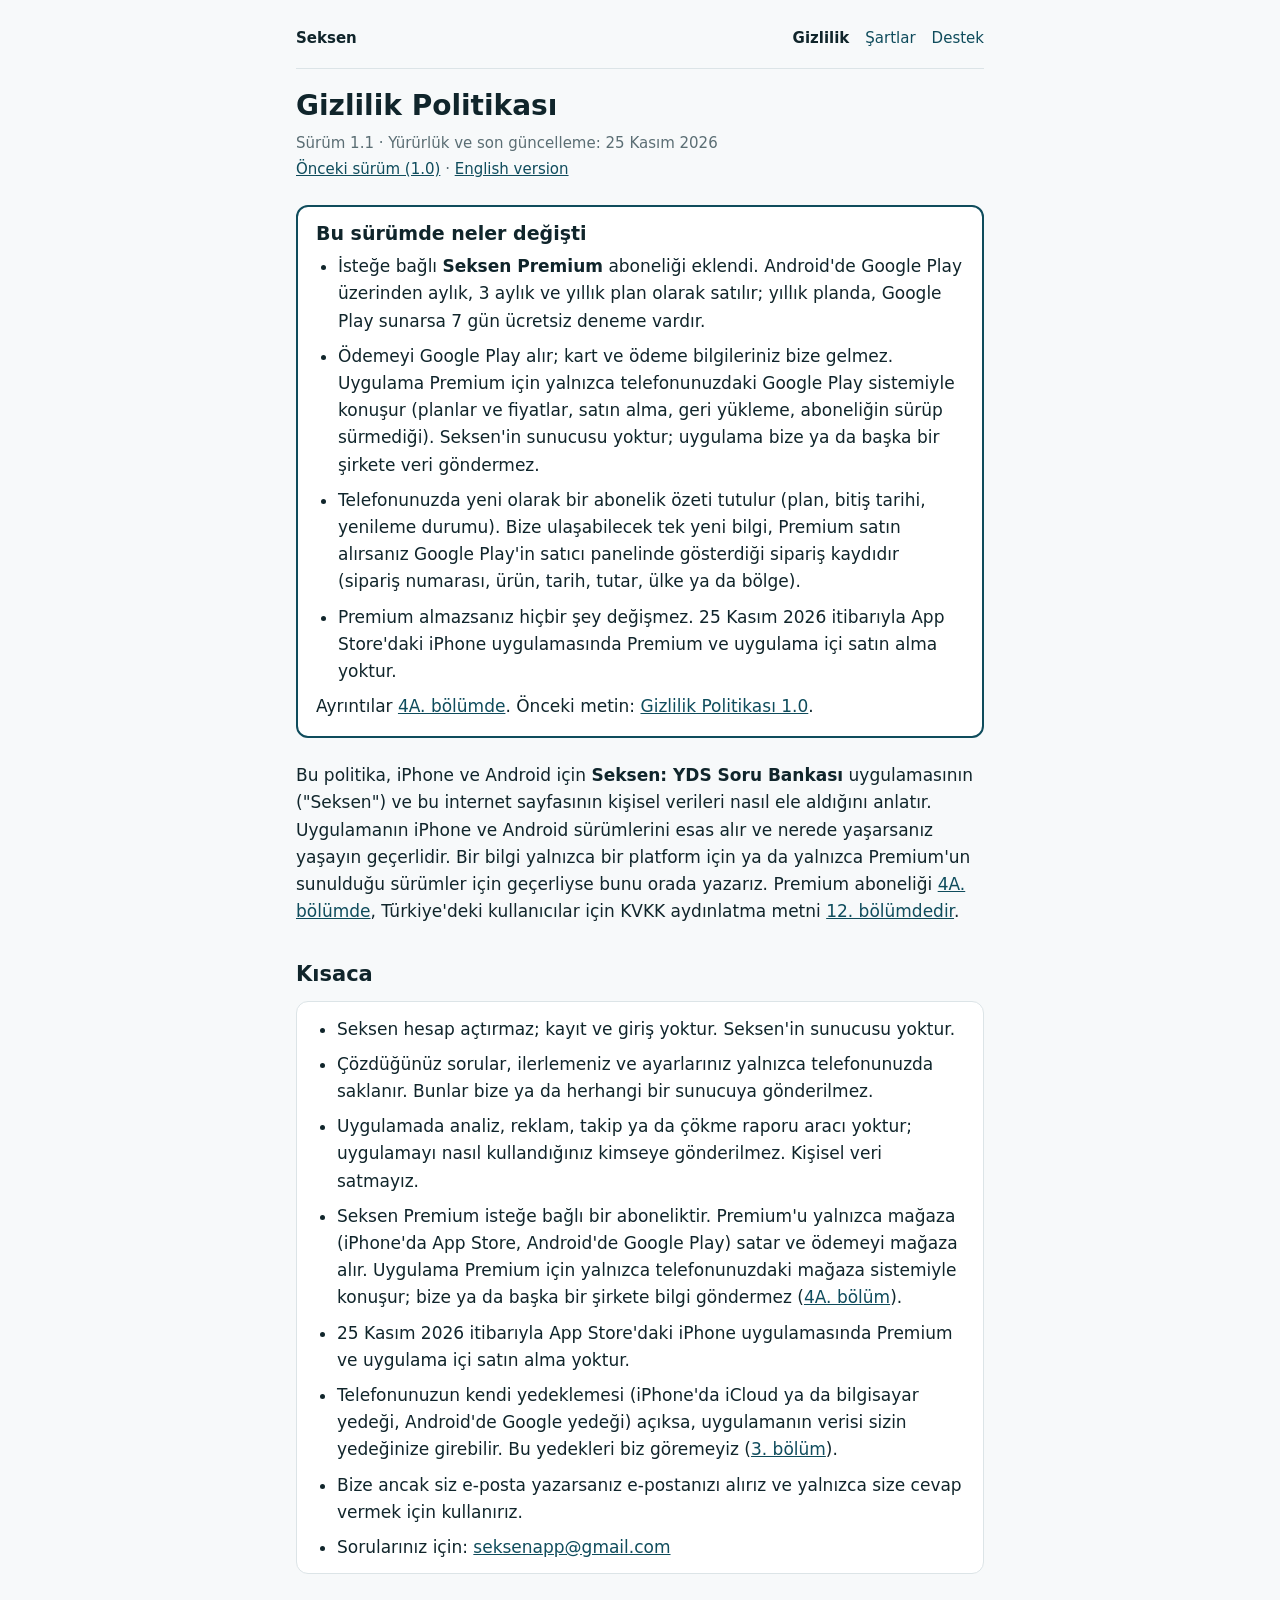
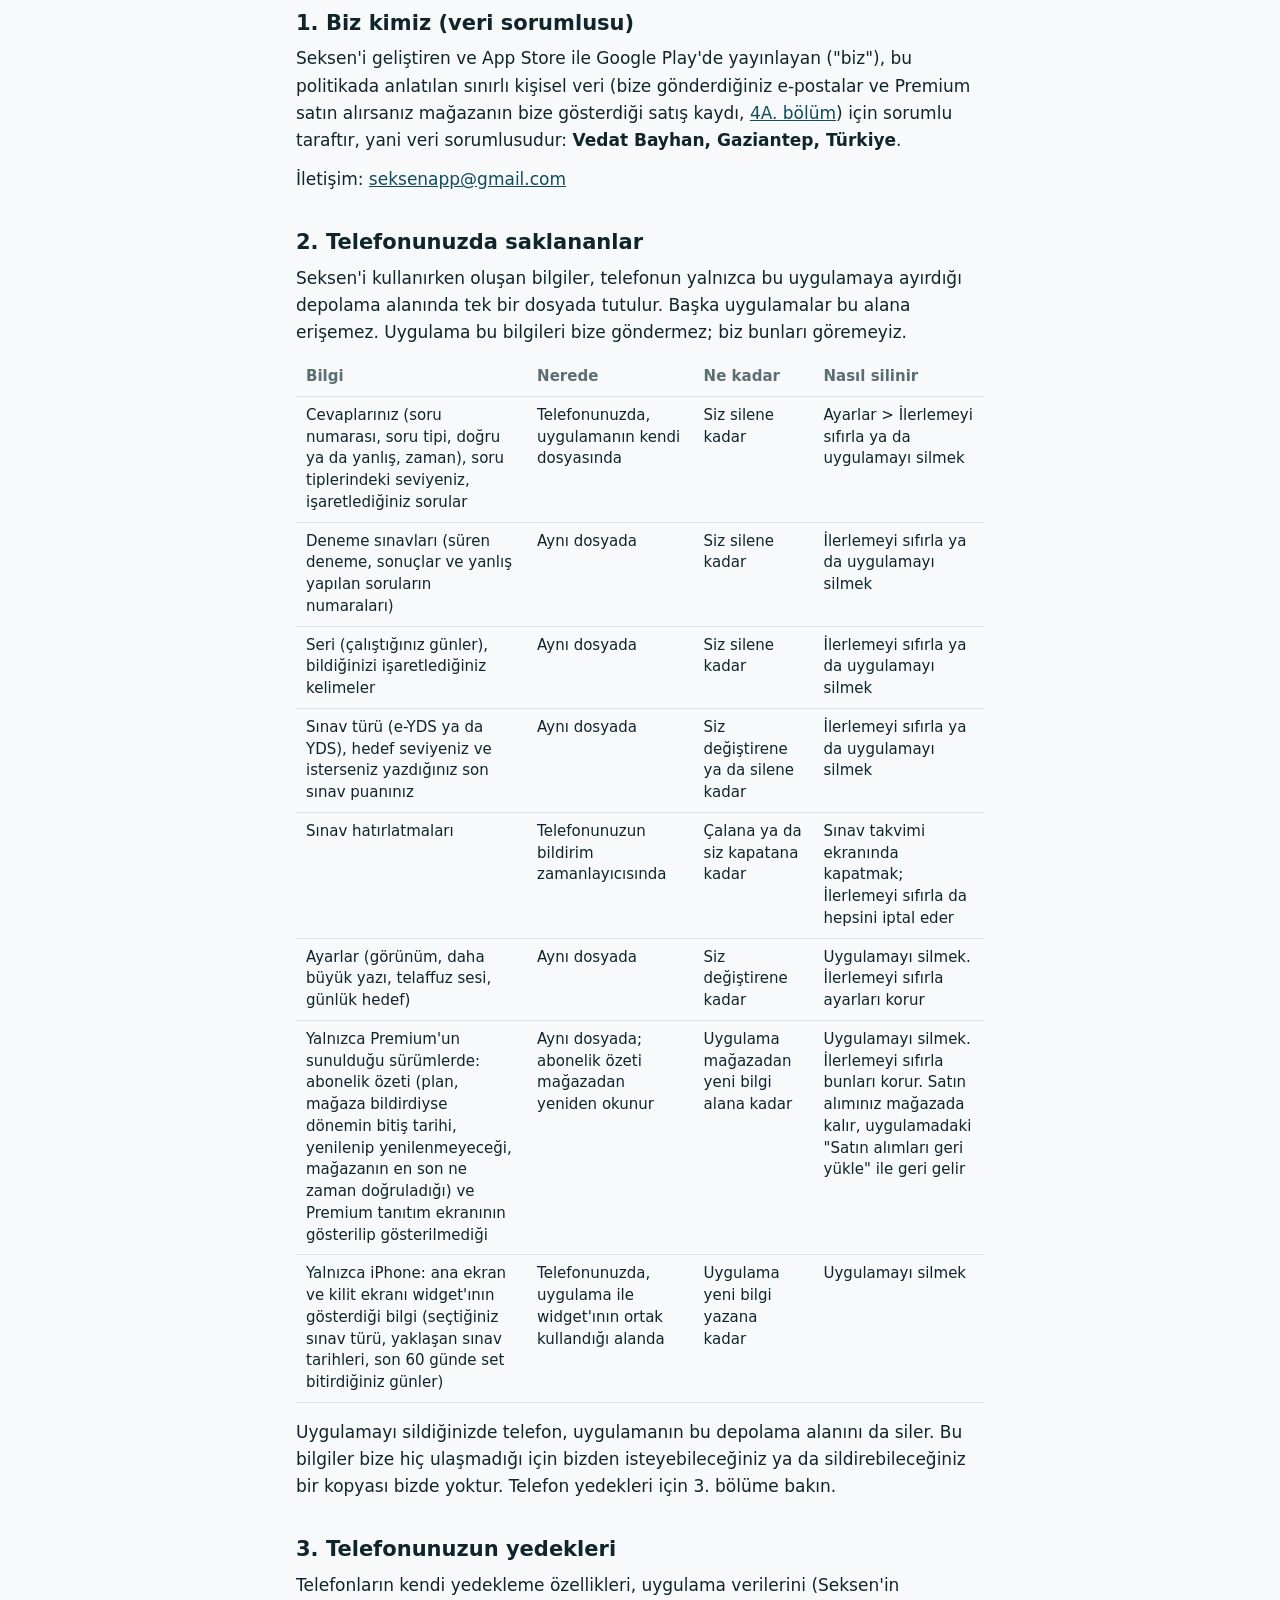
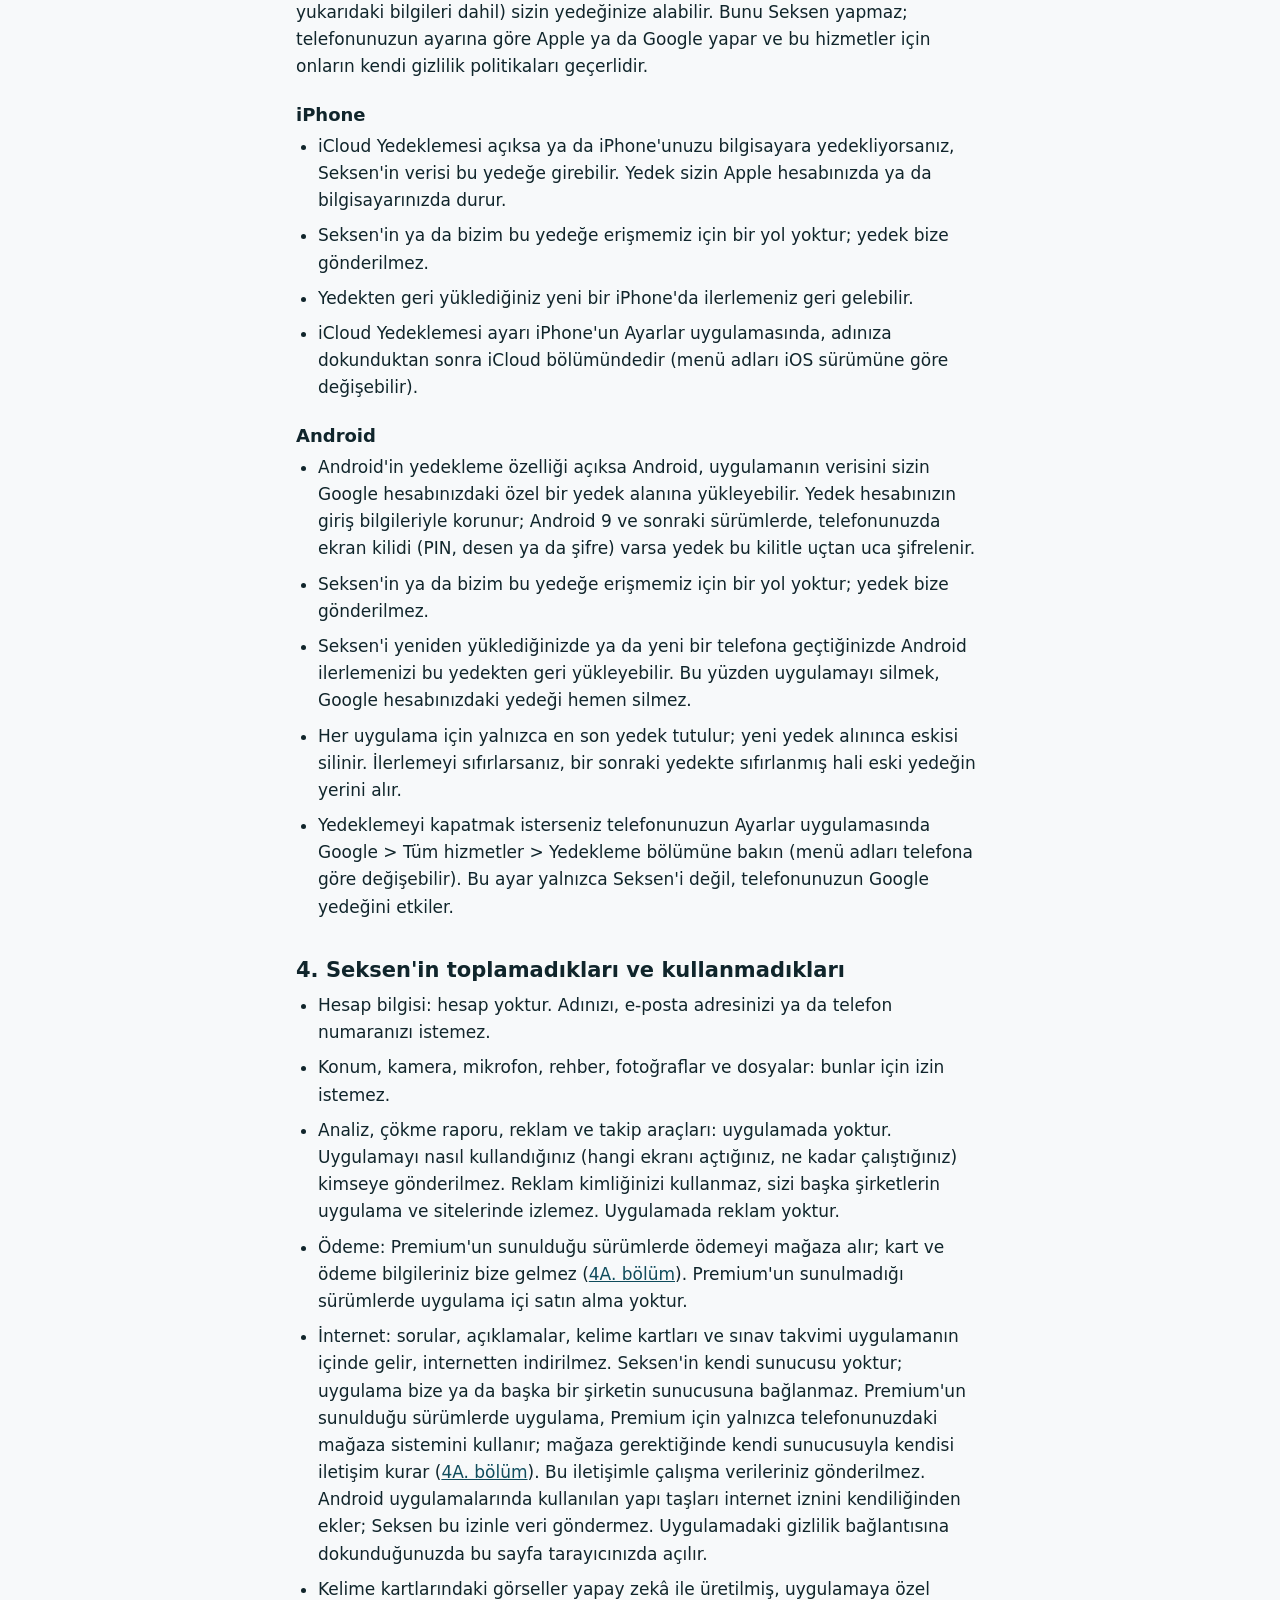
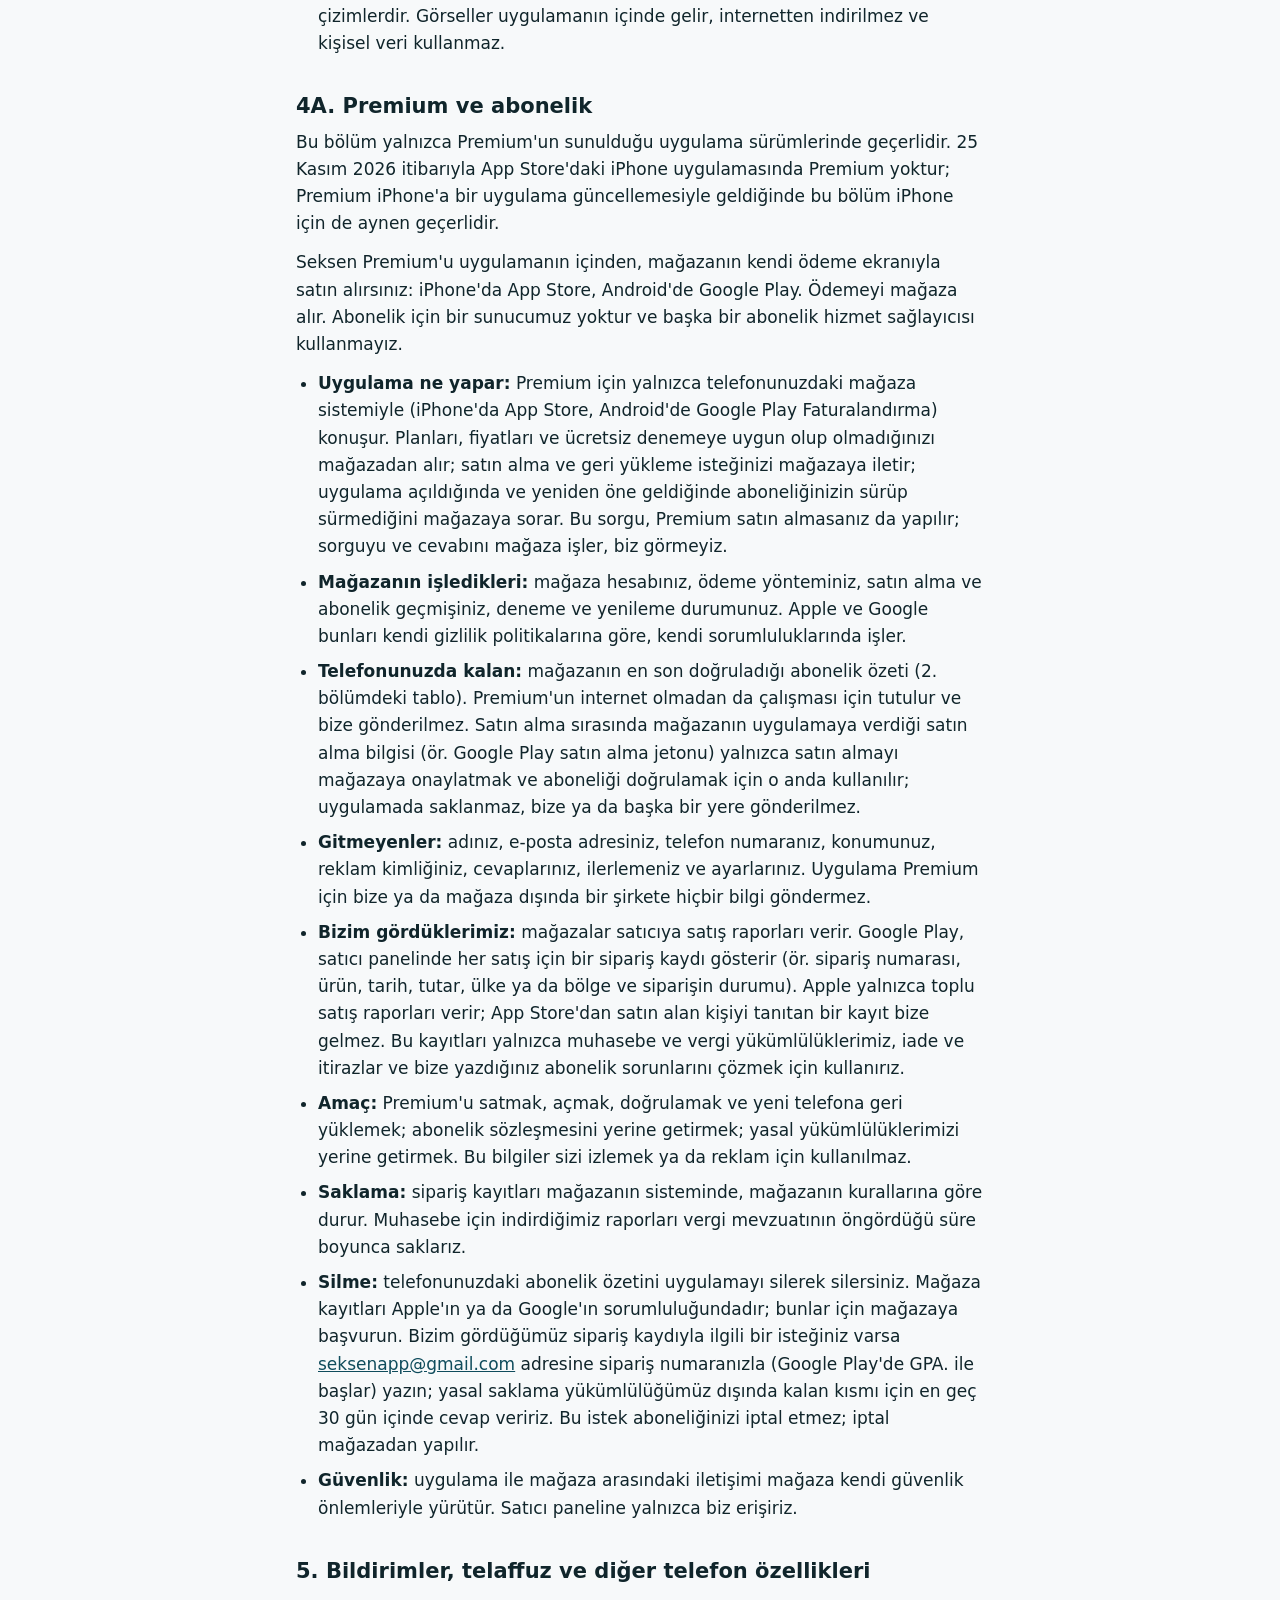
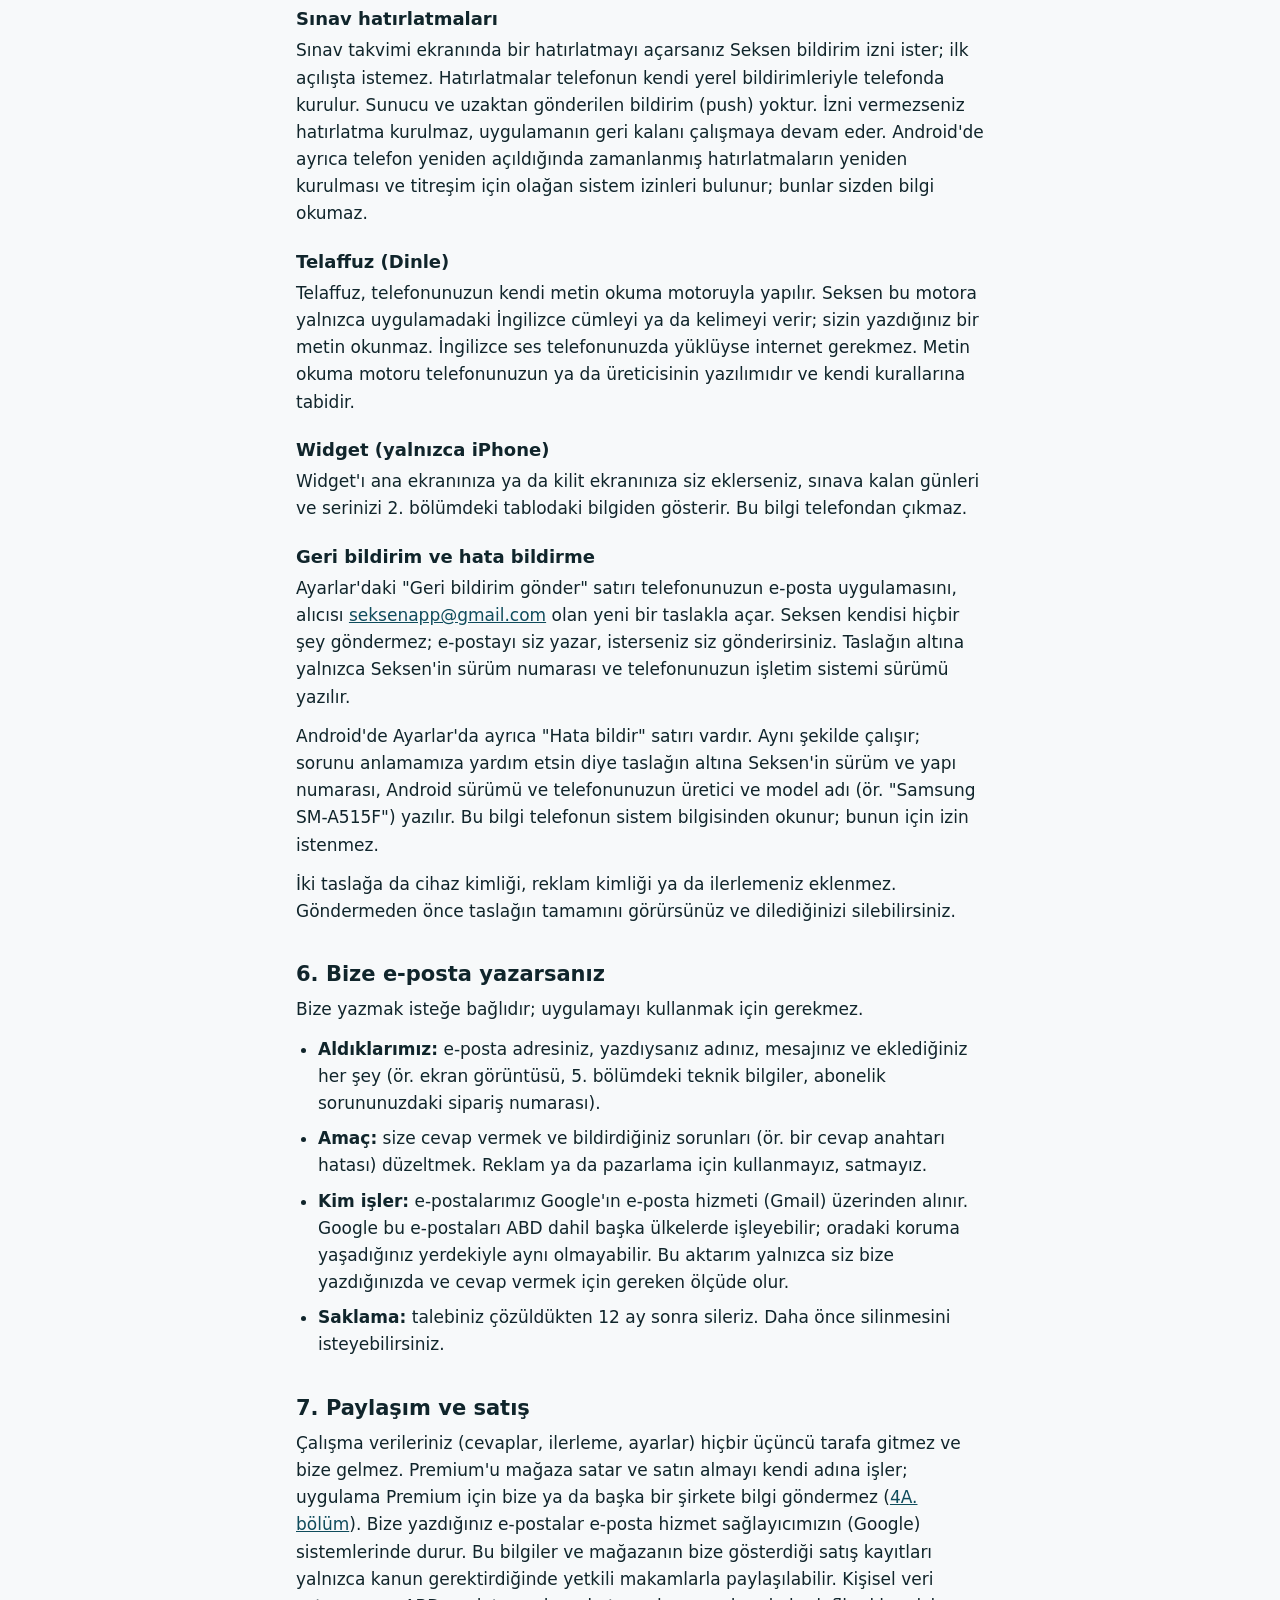
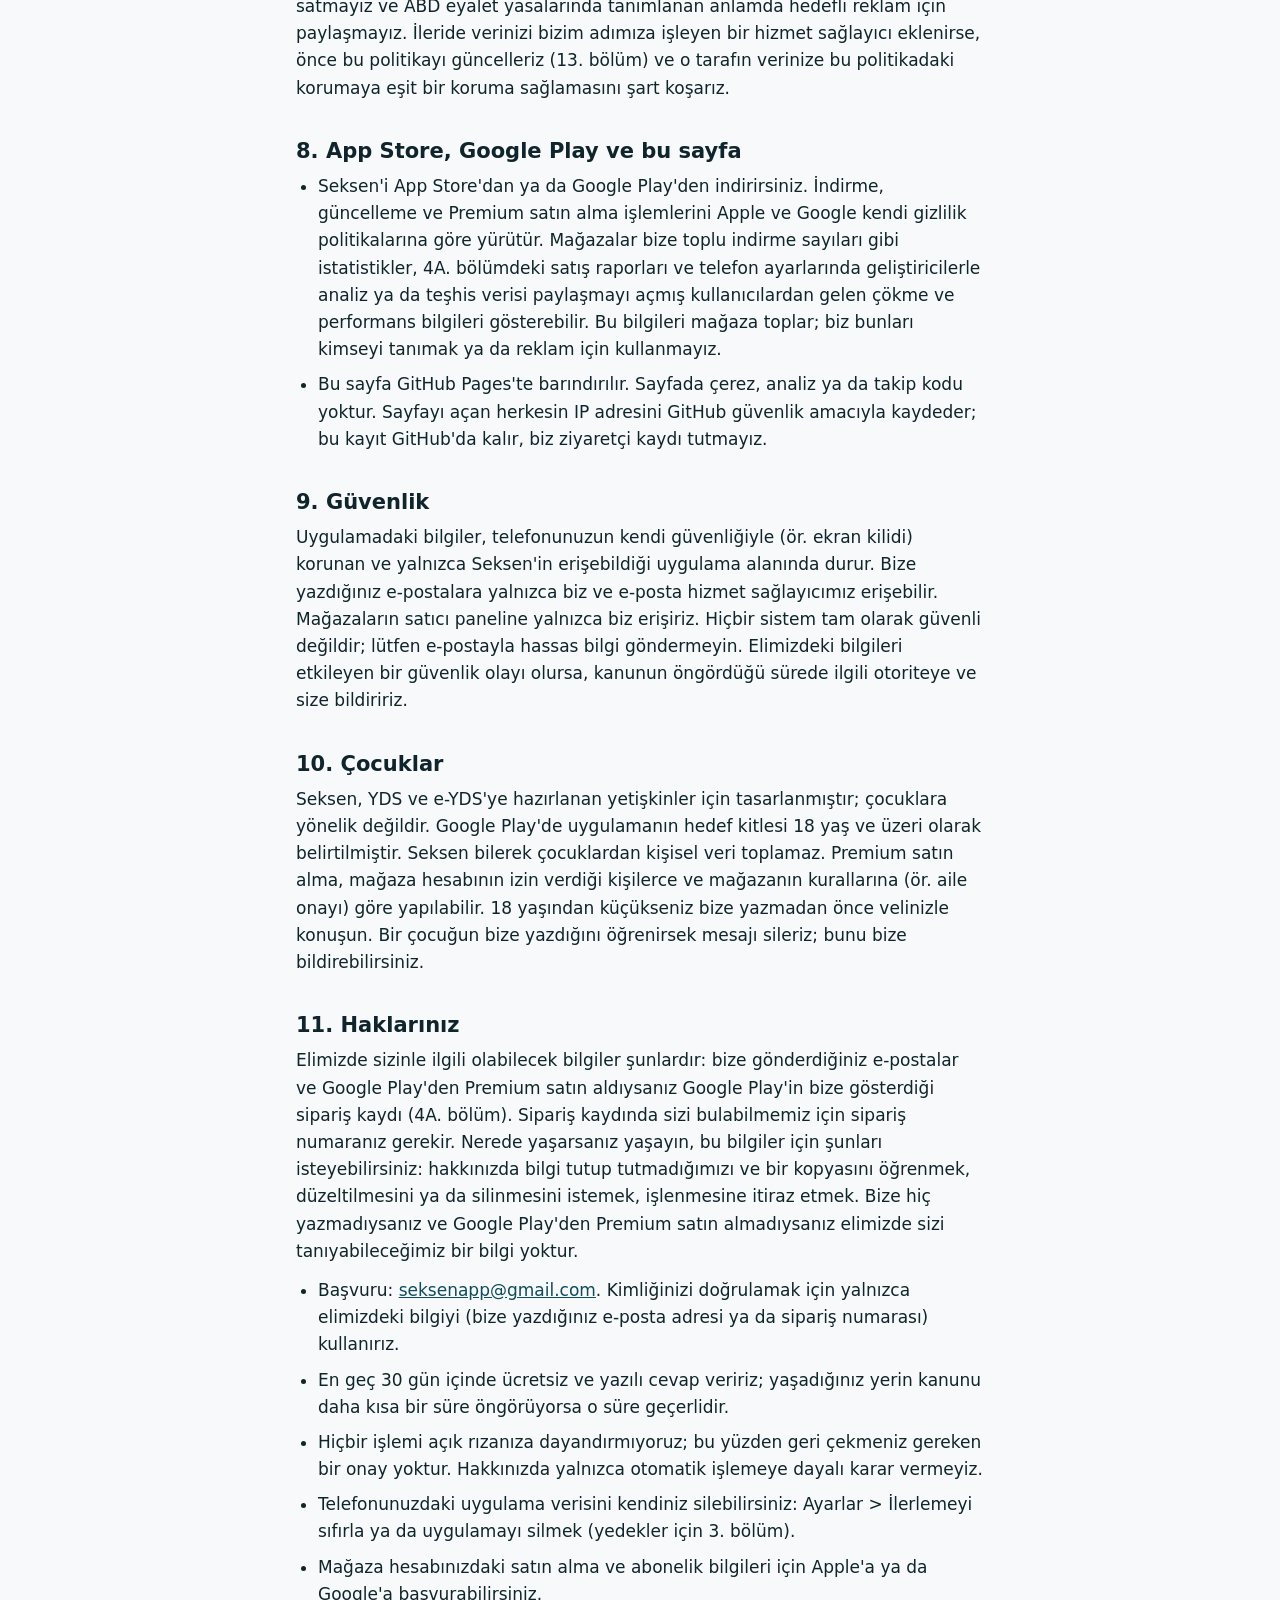
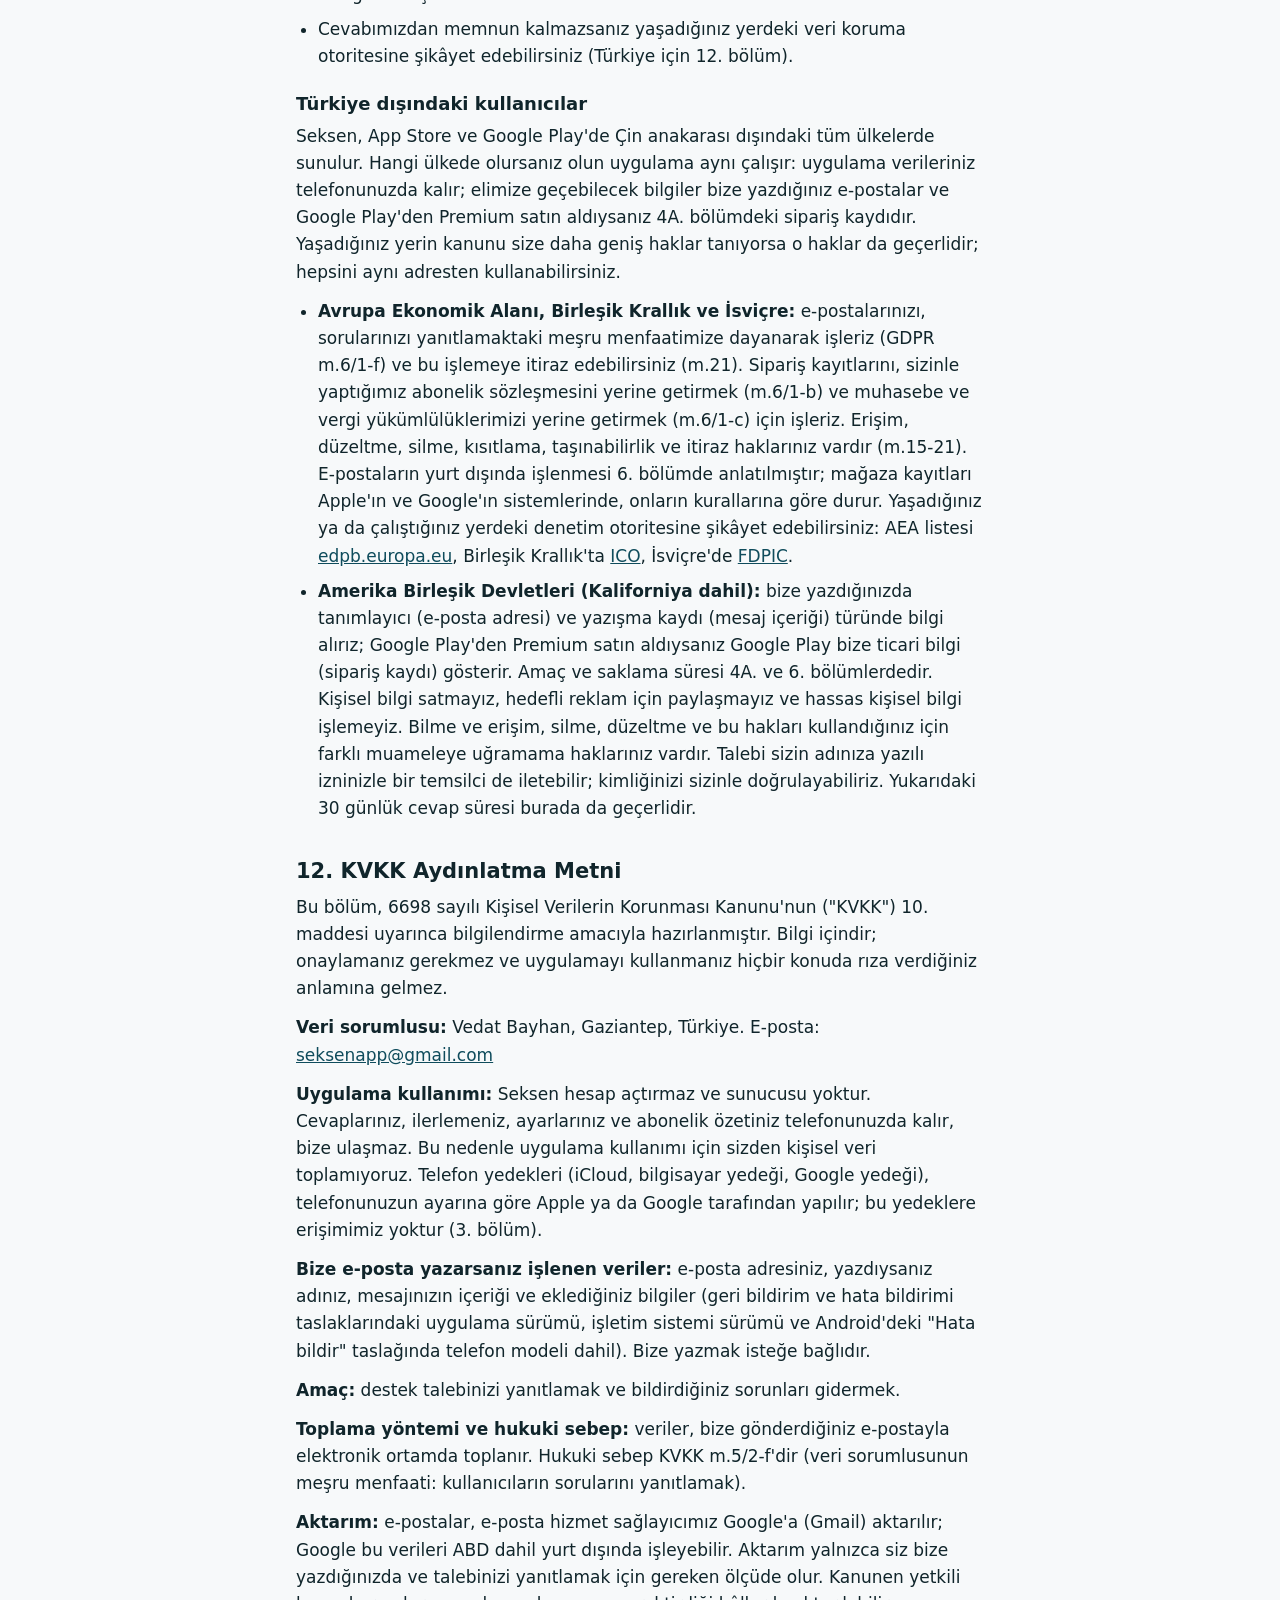
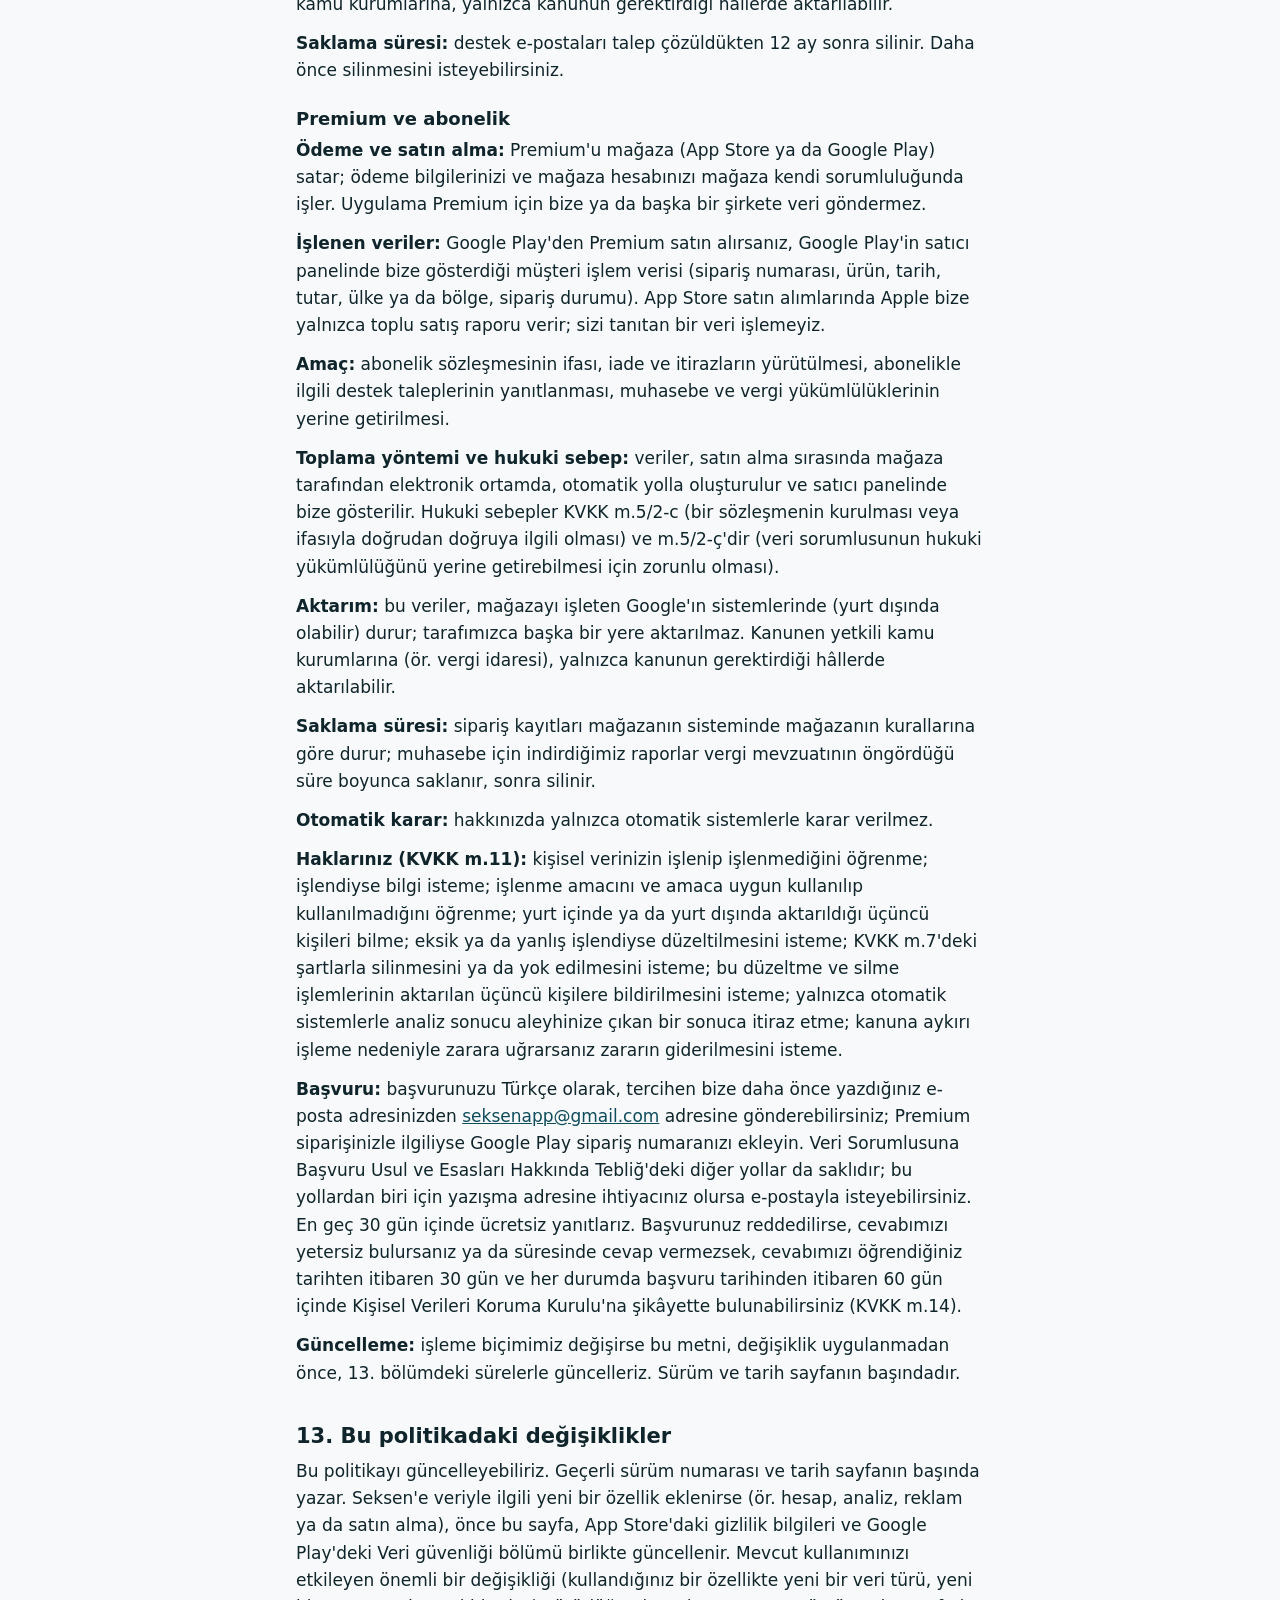
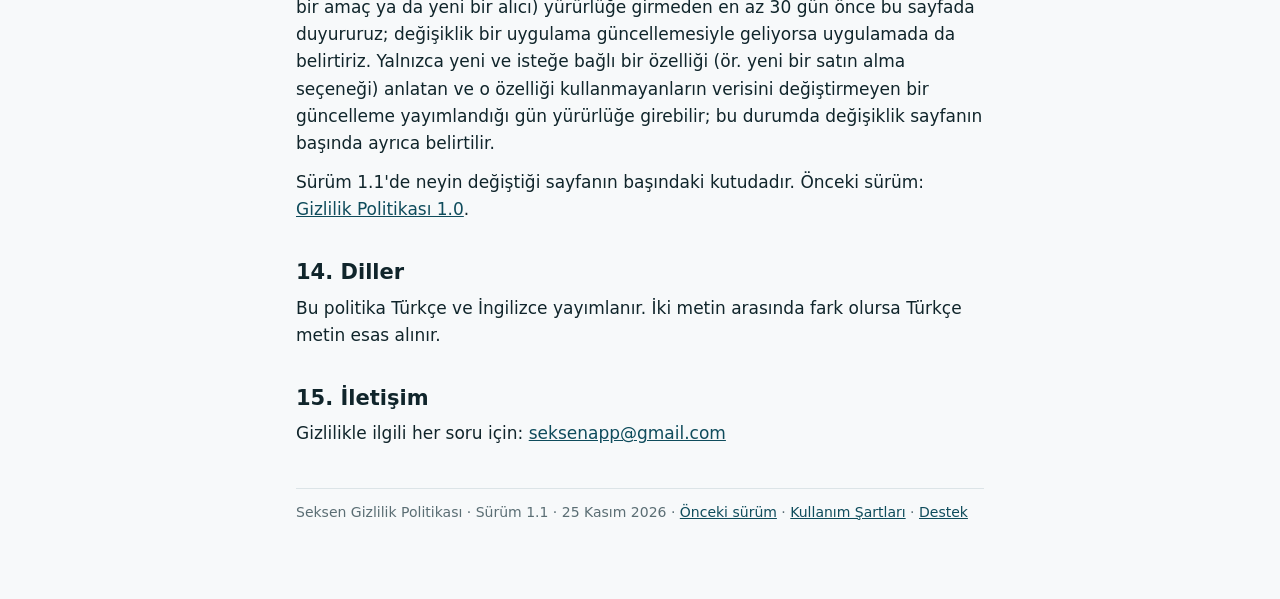
==== commit e575f951: "Gizlilik 1.1 (25.11.2026, yürürlükte)" ====
--- a/gizlilik/index.html
+++ b/gizlilik/index.html
@@ -6,7 +6,7 @@
   <meta http-equiv="Content-Security-Policy" content="default-src 'none'; style-src 'self'; img-src 'self'; base-uri 'none'; form-action 'none'">
   <meta name="referrer" content="no-referrer">
   <title>Gizlilik Politikası · Seksen</title>
-  <meta name="description" content="Seksen: YDS Soru Bankası gizlilik politikası ve KVKK aydınlatma metni. Hesap yok; ilerlemeniz telefonunuzda kalır; analiz, reklam ve takip aracı yok.">
+  <meta name="description" content="Seksen: YDS Soru Bankası gizlilik politikası ve KVKK aydınlatma metni. Hesap yok; çalışma verileriniz telefonunuzda kalır; analiz, reklam ve takip aracı yok. Premium aboneliğini yalnızca mağaza işler.">
   <link rel="stylesheet" href="../style.css">
   <link rel="alternate" hreflang="en" href="../en/privacy/">
 </head>
@@ -21,18 +21,31 @@
 
     <header class="page">
       <h1>Gizlilik Politikası</h1>
-      <p class="meta">Sürüm 1.0 · Yürürlük ve son güncelleme: 14 Kasım 2026</p>
-      <p class="meta"><a href="../en/privacy/" lang="en" hreflang="en">English version</a></p>
+      <p class="meta">Sürüm 1.1 · Yürürlük ve son güncelleme: 25 Kasım 2026</p>
+      <p class="meta"><a href="surum-1-0/">Önceki sürüm (1.0)</a> · <a href="../en/privacy/" lang="en" hreflang="en">English version</a></p>
     </header>
 
-    <p>Bu politika, iPhone ve Android için <strong>Seksen: YDS Soru Bankası</strong> uygulamasının ("Seksen") ve bu internet sayfasının kişisel verileri nasıl ele aldığını anlatır. Uygulamanın şu anki sürümlerini (iPhone 1.0, Android 1.0.0) esas alır ve nerede yaşarsanız yaşayın geçerlidir. Türkiye'deki kullanıcılar için KVKK aydınlatma metni <a href="#kvkk">12. bölümdedir</a>.</p>
+    <section class="notice" aria-labelledby="yeni">
+      <h2 id="yeni">Bu sürümde neler değişti</h2>
+      <ul>
+        <li>İsteğe bağlı <strong>Seksen Premium</strong> aboneliği eklendi. Android'de Google Play üzerinden aylık, 3 aylık ve yıllık plan olarak satılır; yıllık planda, Google Play sunarsa 7 gün ücretsiz deneme vardır.</li>
+        <li>Ödemeyi Google Play alır; kart ve ödeme bilgileriniz bize gelmez. Uygulama Premium için yalnızca telefonunuzdaki Google Play sistemiyle konuşur (planlar ve fiyatlar, satın alma, geri yükleme, aboneliğin sürüp sürmediği). Seksen'in sunucusu yoktur; uygulama bize ya da başka bir şirkete veri göndermez.</li>
+        <li>Telefonunuzda yeni olarak bir abonelik özeti tutulur (plan, bitiş tarihi, yenileme durumu). Bize ulaşabilecek tek yeni bilgi, Premium satın alırsanız Google Play'in satıcı panelinde gösterdiği sipariş kaydıdır (sipariş numarası, ürün, tarih, tutar, ülke ya da bölge).</li>
+        <li>Premium almazsanız hiçbir şey değişmez. 25 Kasım 2026 itibarıyla App Store'daki iPhone uygulamasında Premium ve uygulama içi satın alma yoktur.</li>
+      </ul>
+      <p>Ayrıntılar <a href="#premium">4A. bölümde</a>. Önceki metin: <a href="surum-1-0/">Gizlilik Politikası 1.0</a>.</p>
+    </section>
+
+    <p>Bu politika, iPhone ve Android için <strong>Seksen: YDS Soru Bankası</strong> uygulamasının ("Seksen") ve bu internet sayfasının kişisel verileri nasıl ele aldığını anlatır. Uygulamanın iPhone ve Android sürümlerini esas alır ve nerede yaşarsanız yaşayın geçerlidir. Bir bilgi yalnızca bir platform için ya da yalnızca Premium'un sunulduğu sürümler için geçerliyse bunu orada yazarız. Premium aboneliği <a href="#premium">4A. bölümde</a>, Türkiye'deki kullanıcılar için KVKK aydınlatma metni <a href="#kvkk">12. bölümdedir</a>.</p>
 
     <h2 id="kisaca">Kısaca</h2>
     <div class="box">
       <ul>
-        <li>Seksen hesap açtırmaz; kayıt ve giriş yoktur.</li>
-        <li>Çözdüğünüz sorular, ilerlemeniz ve ayarlarınız yalnızca telefonunuzda saklanır. Uygulama bunları bize ya da herhangi bir sunucuya göndermez.</li>
-        <li>Uygulamada analiz, reklam, takip ya da çökme raporu aracı yoktur. Kişisel veri satmayız.</li>
+        <li>Seksen hesap açtırmaz; kayıt ve giriş yoktur. Seksen'in sunucusu yoktur.</li>
+        <li>Çözdüğünüz sorular, ilerlemeniz ve ayarlarınız yalnızca telefonunuzda saklanır. Bunlar bize ya da herhangi bir sunucuya gönderilmez.</li>
+        <li>Uygulamada analiz, reklam, takip ya da çökme raporu aracı yoktur; uygulamayı nasıl kullandığınız kimseye gönderilmez. Kişisel veri satmayız.</li>
+        <li>Seksen Premium isteğe bağlı bir aboneliktir. Premium'u yalnızca mağaza (iPhone'da App Store, Android'de Google Play) satar ve ödemeyi mağaza alır. Uygulama Premium için yalnızca telefonunuzdaki mağaza sistemiyle konuşur; bize ya da başka bir şirkete bilgi göndermez (<a href="#premium">4A. bölüm</a>).</li>
+        <li>25 Kasım 2026 itibarıyla App Store'daki iPhone uygulamasında Premium ve uygulama içi satın alma yoktur.</li>
         <li>Telefonunuzun kendi yedeklemesi (iPhone'da iCloud ya da bilgisayar yedeği, Android'de Google yedeği) açıksa, uygulamanın verisi sizin yedeğinize girebilir. Bu yedekleri biz göremeyiz (<a href="#yedek">3. bölüm</a>).</li>
         <li>Bize ancak siz e-posta yazarsanız e-postanızı alırız ve yalnızca size cevap vermek için kullanırız.</li>
         <li>Sorularınız için: <a href="mailto:seksenapp@gmail.com">seksenapp@gmail.com</a></li>
@@ -40,7 +53,7 @@
     </div>
 
     <h2 id="biz">1. Biz kimiz (veri sorumlusu)</h2>
-    <p>Seksen'i geliştiren ve App Store ile Google Play'de yayınlayan ("biz"), bu politikada anlatılan sınırlı kişisel veri (yalnızca bize gönderdiğiniz e-postalar) için sorumlu taraftır, yani veri sorumlusudur: <strong>Vedat Bayhan, Gaziantep, Türkiye</strong>.</p>
+    <p>Seksen'i geliştiren ve App Store ile Google Play'de yayınlayan ("biz"), bu politikada anlatılan sınırlı kişisel veri (bize gönderdiğiniz e-postalar ve Premium satın alırsanız mağazanın bize gösterdiği satış kaydı, <a href="#premium">4A. bölüm</a>) için sorumlu taraftır, yani veri sorumlusudur: <strong>Vedat Bayhan, Gaziantep, Türkiye</strong>.</p>
     <p>İletişim: <a href="mailto:seksenapp@gmail.com">seksenapp@gmail.com</a></p>
 
     <h2 id="telefon">2. Telefonunuzda saklananlar</h2>
@@ -57,6 +70,7 @@
           <tr><td>Sınav türü (e-YDS ya da YDS), hedef seviyeniz ve isterseniz yazdığınız son sınav puanınız</td><td>Aynı dosyada</td><td>Siz değiştirene ya da silene kadar</td><td>İlerlemeyi sıfırla ya da uygulamayı silmek</td></tr>
           <tr><td>Sınav hatırlatmaları</td><td>Telefonunuzun bildirim zamanlayıcısında</td><td>Çalana ya da siz kapatana kadar</td><td>Sınav takvimi ekranında kapatmak; İlerlemeyi sıfırla da hepsini iptal eder</td></tr>
           <tr><td>Ayarlar (görünüm, daha büyük yazı, telaffuz sesi, günlük hedef)</td><td>Aynı dosyada</td><td>Siz değiştirene kadar</td><td>Uygulamayı silmek. İlerlemeyi sıfırla ayarları korur</td></tr>
+          <tr><td>Yalnızca Premium'un sunulduğu sürümlerde: abonelik özeti (plan, mağaza bildirdiyse dönemin bitiş tarihi, yenilenip yenilenmeyeceği, mağazanın en son ne zaman doğruladığı) ve Premium tanıtım ekranının gösterilip gösterilmediği</td><td>Aynı dosyada; abonelik özeti mağazadan yeniden okunur</td><td>Uygulama mağazadan yeni bilgi alana kadar</td><td>Uygulamayı silmek. İlerlemeyi sıfırla bunları korur. Satın alımınız mağazada kalır, uygulamadaki "Satın alımları geri yükle" ile geri gelir</td></tr>
           <tr><td>Yalnızca iPhone: ana ekran ve kilit ekranı widget'ının gösterdiği bilgi (seçtiğiniz sınav türü, yaklaşan sınav tarihleri, son 60 günde set bitirdiğiniz günler)</td><td>Telefonunuzda, uygulama ile widget'ının ortak kullandığı alanda</td><td>Uygulama yeni bilgi yazana kadar</td><td>Uygulamayı silmek</td></tr>
         </tbody>
       </table>
@@ -85,10 +99,25 @@
     <ul>
       <li>Hesap bilgisi: hesap yoktur. Adınızı, e-posta adresinizi ya da telefon numaranızı istemez.</li>
       <li>Konum, kamera, mikrofon, rehber, fotoğraflar ve dosyalar: bunlar için izin istemez.</li>
-      <li>Analiz, çökme raporu, reklam ve takip araçları: uygulamada yoktur. Reklam kimliğinizi kullanmaz, sizi başka şirketlerin uygulama ve sitelerinde izlemez.</li>
-      <li>Ödeme: bu sürümlerde reklam ve uygulama içi satın alma yoktur; ödeme bilgisi işlenmez.</li>
-      <li>İnternet: uygulamanın kendi kodu internete bağlanmaz; sorular, açıklamalar, kelime kartları ve sınav takvimi uygulamanın içinde gelir. Android uygulamalarında kullanılan yapı taşları internet iznini kendiliğinden ekler; Seksen bu izinle veri göndermez. Uygulamadaki gizlilik bağlantısına dokunduğunuzda bu sayfa tarayıcınızda açılır.</li>
+      <li>Analiz, çökme raporu, reklam ve takip araçları: uygulamada yoktur. Uygulamayı nasıl kullandığınız (hangi ekranı açtığınız, ne kadar çalıştığınız) kimseye gönderilmez. Reklam kimliğinizi kullanmaz, sizi başka şirketlerin uygulama ve sitelerinde izlemez. Uygulamada reklam yoktur.</li>
+      <li>Ödeme: Premium'un sunulduğu sürümlerde ödemeyi mağaza alır; kart ve ödeme bilgileriniz bize gelmez (<a href="#premium">4A. bölüm</a>). Premium'un sunulmadığı sürümlerde uygulama içi satın alma yoktur.</li>
+      <li>İnternet: sorular, açıklamalar, kelime kartları ve sınav takvimi uygulamanın içinde gelir, internetten indirilmez. Seksen'in kendi sunucusu yoktur; uygulama bize ya da başka bir şirketin sunucusuna bağlanmaz. Premium'un sunulduğu sürümlerde uygulama, Premium için yalnızca telefonunuzdaki mağaza sistemini kullanır; mağaza gerektiğinde kendi sunucusuyla kendisi iletişim kurar (<a href="#premium">4A. bölüm</a>). Bu iletişimle çalışma verileriniz gönderilmez. Android uygulamalarında kullanılan yapı taşları internet iznini kendiliğinden ekler; Seksen bu izinle veri göndermez. Uygulamadaki gizlilik bağlantısına dokunduğunuzda bu sayfa tarayıcınızda açılır.</li>
       <li>Kelime kartlarındaki görseller yapay zekâ ile üretilmiş, uygulamaya özel çizimlerdir. Görseller uygulamanın içinde gelir, internetten indirilmez ve kişisel veri kullanmaz.</li>
+    </ul>
+
+    <h2 id="premium">4A. Premium ve abonelik</h2>
+    <p>Bu bölüm yalnızca Premium'un sunulduğu uygulama sürümlerinde geçerlidir. 25 Kasım 2026 itibarıyla App Store'daki iPhone uygulamasında Premium yoktur; Premium iPhone'a bir uygulama güncellemesiyle geldiğinde bu bölüm iPhone için de aynen geçerlidir.</p>
+    <p>Seksen Premium'u uygulamanın içinden, mağazanın kendi ödeme ekranıyla satın alırsınız: iPhone'da App Store, Android'de Google Play. Ödemeyi mağaza alır. Abonelik için bir sunucumuz yoktur ve başka bir abonelik hizmet sağlayıcısı kullanmayız.</p>
+    <ul>
+      <li><strong>Uygulama ne yapar:</strong> Premium için yalnızca telefonunuzdaki mağaza sistemiyle (iPhone'da App Store, Android'de Google Play Faturalandırma) konuşur. Planları, fiyatları ve ücretsiz denemeye uygun olup olmadığınızı mağazadan alır; satın alma ve geri yükleme isteğinizi mağazaya iletir; uygulama açıldığında ve yeniden öne geldiğinde aboneliğinizin sürüp sürmediğini mağazaya sorar. Bu sorgu, Premium satın almasanız da yapılır; sorguyu ve cevabını mağaza işler, biz görmeyiz.</li>
+      <li><strong>Mağazanın işledikleri:</strong> mağaza hesabınız, ödeme yönteminiz, satın alma ve abonelik geçmişiniz, deneme ve yenileme durumunuz. Apple ve Google bunları kendi gizlilik politikalarına göre, kendi sorumluluklarında işler.</li>
+      <li><strong>Telefonunuzda kalan:</strong> mağazanın en son doğruladığı abonelik özeti (2. bölümdeki tablo). Premium'un internet olmadan da çalışması için tutulur ve bize gönderilmez. Satın alma sırasında mağazanın uygulamaya verdiği satın alma bilgisi (ör. Google Play satın alma jetonu) yalnızca satın almayı mağazaya onaylatmak ve aboneliği doğrulamak için o anda kullanılır; uygulamada saklanmaz, bize ya da başka bir yere gönderilmez.</li>
+      <li><strong>Gitmeyenler:</strong> adınız, e-posta adresiniz, telefon numaranız, konumunuz, reklam kimliğiniz, cevaplarınız, ilerlemeniz ve ayarlarınız. Uygulama Premium için bize ya da mağaza dışında bir şirkete hiçbir bilgi göndermez.</li>
+      <li><strong>Bizim gördüklerimiz:</strong> mağazalar satıcıya satış raporları verir. Google Play, satıcı panelinde her satış için bir sipariş kaydı gösterir (ör. sipariş numarası, ürün, tarih, tutar, ülke ya da bölge ve siparişin durumu). Apple yalnızca toplu satış raporları verir; App Store'dan satın alan kişiyi tanıtan bir kayıt bize gelmez. Bu kayıtları yalnızca muhasebe ve vergi yükümlülüklerimiz, iade ve itirazlar ve bize yazdığınız abonelik sorunlarını çözmek için kullanırız.</li>
+      <li><strong>Amaç:</strong> Premium'u satmak, açmak, doğrulamak ve yeni telefona geri yüklemek; abonelik sözleşmesini yerine getirmek; yasal yükümlülüklerimizi yerine getirmek. Bu bilgiler sizi izlemek ya da reklam için kullanılmaz.</li>
+      <li><strong>Saklama:</strong> sipariş kayıtları mağazanın sisteminde, mağazanın kurallarına göre durur. Muhasebe için indirdiğimiz raporları vergi mevzuatının öngördüğü süre boyunca saklarız.</li>
+      <li><strong>Silme:</strong> telefonunuzdaki abonelik özetini uygulamayı silerek silersiniz. Mağaza kayıtları Apple'ın ya da Google'ın sorumluluğundadır; bunlar için mağazaya başvurun. Bizim gördüğümüz sipariş kaydıyla ilgili bir isteğiniz varsa <a href="mailto:seksenapp@gmail.com">seksenapp@gmail.com</a> adresine sipariş numaranızla (Google Play'de GPA. ile başlar) yazın; yasal saklama yükümlülüğümüz dışında kalan kısmı için en geç 30 gün içinde cevap veririz. Bu istek aboneliğinizi iptal etmez; iptal mağazadan yapılır.</li>
+      <li><strong>Güvenlik:</strong> uygulama ile mağaza arasındaki iletişimi mağaza kendi güvenlik önlemleriyle yürütür. Satıcı paneline yalnızca biz erişiriz.</li>
     </ul>
 
     <h2 id="ozellikler">5. Bildirimler, telaffuz ve diğer telefon özellikleri</h2>
@@ -106,62 +135,71 @@
     <h2 id="eposta">6. Bize e-posta yazarsanız</h2>
     <p>Bize yazmak isteğe bağlıdır; uygulamayı kullanmak için gerekmez.</p>
     <ul>
-      <li><strong>Aldıklarımız:</strong> e-posta adresiniz, yazdıysanız adınız, mesajınız ve eklediğiniz her şey (ör. ekran görüntüsü, 5. bölümdeki teknik bilgiler).</li>
+      <li><strong>Aldıklarımız:</strong> e-posta adresiniz, yazdıysanız adınız, mesajınız ve eklediğiniz her şey (ör. ekran görüntüsü, 5. bölümdeki teknik bilgiler, abonelik sorununuzdaki sipariş numarası).</li>
       <li><strong>Amaç:</strong> size cevap vermek ve bildirdiğiniz sorunları (ör. bir cevap anahtarı hatası) düzeltmek. Reklam ya da pazarlama için kullanmayız, satmayız.</li>
       <li><strong>Kim işler:</strong> e-postalarımız Google'ın e-posta hizmeti (Gmail) üzerinden alınır. Google bu e-postaları ABD dahil başka ülkelerde işleyebilir; oradaki koruma yaşadığınız yerdekiyle aynı olmayabilir. Bu aktarım yalnızca siz bize yazdığınızda ve cevap vermek için gereken ölçüde olur.</li>
       <li><strong>Saklama:</strong> talebiniz çözüldükten 12 ay sonra sileriz. Daha önce silinmesini isteyebilirsiniz.</li>
     </ul>
 
     <h2 id="paylasim">7. Paylaşım ve satış</h2>
-    <p>Uygulama hiçbir üçüncü tarafla veri paylaşmaz ve uygulama verileriniz bize gelmez. Bize yazdığınız e-postalar yalnızca e-posta hizmet sağlayıcımızın (Google) sistemlerinde durur ve yalnızca kanun gerektirdiğinde yetkili makamlarla paylaşılabilir. Kişisel veri satmayız ve ABD eyalet yasalarında tanımlanan anlamda hedefli reklam için paylaşmayız. İleride bir üçüncü tarafla veri paylaşılması gerekirse, önce bu politikayı güncelleriz ve o tarafın verinize bu politikadaki korumaya eşit bir koruma sağlamasını şart koşarız.</p>
+    <p>Çalışma verileriniz (cevaplar, ilerleme, ayarlar) hiçbir üçüncü tarafa gitmez ve bize gelmez. Premium'u mağaza satar ve satın almayı kendi adına işler; uygulama Premium için bize ya da başka bir şirkete bilgi göndermez (<a href="#premium">4A. bölüm</a>). Bize yazdığınız e-postalar e-posta hizmet sağlayıcımızın (Google) sistemlerinde durur. Bu bilgiler ve mağazanın bize gösterdiği satış kayıtları yalnızca kanun gerektirdiğinde yetkili makamlarla paylaşılabilir. Kişisel veri satmayız ve ABD eyalet yasalarında tanımlanan anlamda hedefli reklam için paylaşmayız. İleride verinizi bizim adımıza işleyen bir hizmet sağlayıcı eklenirse, önce bu politikayı güncelleriz (13. bölüm) ve o tarafın verinize bu politikadaki korumaya eşit bir koruma sağlamasını şart koşarız.</p>
 
     <h2 id="magaza">8. App Store, Google Play ve bu sayfa</h2>
     <ul>
-      <li>Seksen'i App Store'dan ya da Google Play'den indirirsiniz. İndirme ve güncellemeleri Apple ve Google kendi gizlilik politikalarına göre yürütür. Mağazalar bize toplu indirme sayıları gibi istatistikler ve telefon ayarlarında geliştiricilerle analiz ya da teşhis verisi paylaşmayı açmış kullanıcılardan gelen çökme ve performans bilgileri gösterebilir. Bu bilgileri mağaza toplar; biz bunları kimseyi tanımak için kullanmayız.</li>
+      <li>Seksen'i App Store'dan ya da Google Play'den indirirsiniz. İndirme, güncelleme ve Premium satın alma işlemlerini Apple ve Google kendi gizlilik politikalarına göre yürütür. Mağazalar bize toplu indirme sayıları gibi istatistikler, 4A. bölümdeki satış raporları ve telefon ayarlarında geliştiricilerle analiz ya da teşhis verisi paylaşmayı açmış kullanıcılardan gelen çökme ve performans bilgileri gösterebilir. Bu bilgileri mağaza toplar; biz bunları kimseyi tanımak ya da reklam için kullanmayız.</li>
       <li>Bu sayfa GitHub Pages'te barındırılır. Sayfada çerez, analiz ya da takip kodu yoktur. Sayfayı açan herkesin IP adresini GitHub güvenlik amacıyla kaydeder; bu kayıt GitHub'da kalır, biz ziyaretçi kaydı tutmayız.</li>
     </ul>
 
     <h2 id="guvenlik">9. Güvenlik</h2>
-    <p>Uygulamadaki bilgiler, telefonunuzun kendi güvenliğiyle (ör. ekran kilidi) korunan ve yalnızca Seksen'in erişebildiği uygulama alanında durur. Bize yazdığınız e-postalara yalnızca biz ve e-posta hizmet sağlayıcımız erişebilir. Hiçbir sistem tam olarak güvenli değildir; lütfen e-postayla hassas bilgi göndermeyin. Bize yazdığınız e-postaları etkileyen bir güvenlik olayı olursa, kanunun öngördüğü sürede ilgili otoriteye ve size bildiririz.</p>
+    <p>Uygulamadaki bilgiler, telefonunuzun kendi güvenliğiyle (ör. ekran kilidi) korunan ve yalnızca Seksen'in erişebildiği uygulama alanında durur. Bize yazdığınız e-postalara yalnızca biz ve e-posta hizmet sağlayıcımız erişebilir. Mağazaların satıcı paneline yalnızca biz erişiriz. Hiçbir sistem tam olarak güvenli değildir; lütfen e-postayla hassas bilgi göndermeyin. Elimizdeki bilgileri etkileyen bir güvenlik olayı olursa, kanunun öngördüğü sürede ilgili otoriteye ve size bildiririz.</p>
 
     <h2 id="cocuklar">10. Çocuklar</h2>
-    <p>Seksen, YDS ve e-YDS'ye hazırlanan yetişkinler için tasarlanmıştır; çocuklara yönelik değildir. Google Play'de uygulamanın hedef kitlesi 18 yaş ve üzeri olarak belirtilmiştir. Uygulama, çocuklar dahil kimseden kişisel veri toplamaz. 18 yaşından küçükseniz bize yazmadan önce velinizle konuşun. Bir çocuğun bize yazdığını öğrenirsek mesajı sileriz; bunu bize bildirebilirsiniz.</p>
+    <p>Seksen, YDS ve e-YDS'ye hazırlanan yetişkinler için tasarlanmıştır; çocuklara yönelik değildir. Google Play'de uygulamanın hedef kitlesi 18 yaş ve üzeri olarak belirtilmiştir. Seksen bilerek çocuklardan kişisel veri toplamaz. Premium satın alma, mağaza hesabının izin verdiği kişilerce ve mağazanın kurallarına (ör. aile onayı) göre yapılabilir. 18 yaşından küçükseniz bize yazmadan önce velinizle konuşun. Bir çocuğun bize yazdığını öğrenirsek mesajı sileriz; bunu bize bildirebilirsiniz.</p>
 
     <h2 id="haklar">11. Haklarınız</h2>
-    <p>Elimizde sizinle ilgili olabilecek tek bilgi, bize gönderdiğiniz e-postalardır. Nerede yaşarsanız yaşayın, bu e-postalar için şunları isteyebilirsiniz: hakkınızda bilgi tutup tutmadığımızı ve bir kopyasını öğrenmek, düzeltilmesini ya da silinmesini istemek, işlenmesine itiraz etmek. Bize hiç yazmadıysanız hakkınızda tuttuğumuz bir bilgi yoktur.</p>
-    <ul>
-      <li>Başvuru: <a href="mailto:seksenapp@gmail.com">seksenapp@gmail.com</a>. Kimliğinizi doğrulamak için yalnızca elimizdeki bilgiyi (bize yazdığınız e-posta adresi) kullanırız.</li>
+    <p>Elimizde sizinle ilgili olabilecek bilgiler şunlardır: bize gönderdiğiniz e-postalar ve Google Play'den Premium satın aldıysanız Google Play'in bize gösterdiği sipariş kaydı (4A. bölüm). Sipariş kaydında sizi bulabilmemiz için sipariş numaranız gerekir. Nerede yaşarsanız yaşayın, bu bilgiler için şunları isteyebilirsiniz: hakkınızda bilgi tutup tutmadığımızı ve bir kopyasını öğrenmek, düzeltilmesini ya da silinmesini istemek, işlenmesine itiraz etmek. Bize hiç yazmadıysanız ve Google Play'den Premium satın almadıysanız elimizde sizi tanıyabileceğimiz bir bilgi yoktur.</p>
+    <ul>
+      <li>Başvuru: <a href="mailto:seksenapp@gmail.com">seksenapp@gmail.com</a>. Kimliğinizi doğrulamak için yalnızca elimizdeki bilgiyi (bize yazdığınız e-posta adresi ya da sipariş numarası) kullanırız.</li>
       <li>En geç 30 gün içinde ücretsiz ve yazılı cevap veririz; yaşadığınız yerin kanunu daha kısa bir süre öngörüyorsa o süre geçerlidir.</li>
       <li>Hiçbir işlemi açık rızanıza dayandırmıyoruz; bu yüzden geri çekmeniz gereken bir onay yoktur. Hakkınızda yalnızca otomatik işlemeye dayalı karar vermeyiz.</li>
       <li>Telefonunuzdaki uygulama verisini kendiniz silebilirsiniz: Ayarlar &gt; İlerlemeyi sıfırla ya da uygulamayı silmek (yedekler için 3. bölüm).</li>
+      <li>Mağaza hesabınızdaki satın alma ve abonelik bilgileri için Apple'a ya da Google'a başvurabilirsiniz.</li>
       <li>Cevabımızdan memnun kalmazsanız yaşadığınız yerdeki veri koruma otoritesine şikâyet edebilirsiniz (Türkiye için 12. bölüm).</li>
     </ul>
 
     <h3 id="yurtdisi">Türkiye dışındaki kullanıcılar</h3>
-    <p>Seksen, App Store ve Google Play'de Çin anakarası dışındaki tüm ülkelerde sunulur. Hangi ülkede olursanız olun uygulama aynı çalışır: uygulama verileriniz telefonunuzda kalır ve elimize geçebilecek tek bilgi bize yazdığınız e-postalardır. Yaşadığınız yerin kanunu size daha geniş haklar tanıyorsa o haklar da geçerlidir; hepsini aynı adresten kullanabilirsiniz.</p>
-    <ul>
-      <li><strong>Avrupa Ekonomik Alanı, Birleşik Krallık ve İsviçre:</strong> e-postalarınızı, sorularınızı yanıtlamaktaki meşru menfaatimize dayanarak işleriz (GDPR m.6/1-f) ve bu işlemeye itiraz edebilirsiniz (m.21). Erişim, düzeltme, silme, kısıtlama, taşınabilirlik ve itiraz haklarınız vardır (m.15-21). Yurt dışına aktarım 6. bölümde anlatılmıştır. Yaşadığınız ya da çalıştığınız yerdeki denetim otoritesine şikâyet edebilirsiniz: AEA listesi <a href="https://www.edpb.europa.eu/about-edpb/about-edpb/members_en">edpb.europa.eu</a>, Birleşik Krallık'ta <a href="https://ico.org.uk/make-a-complaint/">ICO</a>, İsviçre'de <a href="https://www.edoeb.admin.ch/">FDPIC</a>.</li>
-      <li><strong>Amerika Birleşik Devletleri (Kaliforniya dahil):</strong> yalnızca bize yazdığınızda tanımlayıcı (e-posta adresi) ve yazışma kaydı (mesaj içeriği) türünde bilgi alırız; amaç ve saklama süresi 6. bölümdedir. Kişisel bilgi satmayız, hedefli reklam için paylaşmayız ve hassas kişisel bilgi işlemeyiz. Bilme ve erişim, silme, düzeltme ve bu hakları kullandığınız için farklı muameleye uğramama haklarınız vardır. Talebi sizin adınıza yazılı izninizle bir temsilci de iletebilir; kimliğinizi sizinle doğrulayabiliriz. Yukarıdaki 30 günlük cevap süresi burada da geçerlidir.</li>
+    <p>Seksen, App Store ve Google Play'de Çin anakarası dışındaki tüm ülkelerde sunulur. Hangi ülkede olursanız olun uygulama aynı çalışır: uygulama verileriniz telefonunuzda kalır; elimize geçebilecek bilgiler bize yazdığınız e-postalar ve Google Play'den Premium satın aldıysanız 4A. bölümdeki sipariş kaydıdır. Yaşadığınız yerin kanunu size daha geniş haklar tanıyorsa o haklar da geçerlidir; hepsini aynı adresten kullanabilirsiniz.</p>
+    <ul>
+      <li><strong>Avrupa Ekonomik Alanı, Birleşik Krallık ve İsviçre:</strong> e-postalarınızı, sorularınızı yanıtlamaktaki meşru menfaatimize dayanarak işleriz (GDPR m.6/1-f) ve bu işlemeye itiraz edebilirsiniz (m.21). Sipariş kayıtlarını, sizinle yaptığımız abonelik sözleşmesini yerine getirmek (m.6/1-b) ve muhasebe ve vergi yükümlülüklerimizi yerine getirmek (m.6/1-c) için işleriz. Erişim, düzeltme, silme, kısıtlama, taşınabilirlik ve itiraz haklarınız vardır (m.15-21). E-postaların yurt dışında işlenmesi 6. bölümde anlatılmıştır; mağaza kayıtları Apple'ın ve Google'ın sistemlerinde, onların kurallarına göre durur. Yaşadığınız ya da çalıştığınız yerdeki denetim otoritesine şikâyet edebilirsiniz: AEA listesi <a href="https://www.edpb.europa.eu/about-edpb/about-edpb/members_en">edpb.europa.eu</a>, Birleşik Krallık'ta <a href="https://ico.org.uk/make-a-complaint/">ICO</a>, İsviçre'de <a href="https://www.edoeb.admin.ch/">FDPIC</a>.</li>
+      <li><strong>Amerika Birleşik Devletleri (Kaliforniya dahil):</strong> bize yazdığınızda tanımlayıcı (e-posta adresi) ve yazışma kaydı (mesaj içeriği) türünde bilgi alırız; Google Play'den Premium satın aldıysanız Google Play bize ticari bilgi (sipariş kaydı) gösterir. Amaç ve saklama süresi 4A. ve 6. bölümlerdedir. Kişisel bilgi satmayız, hedefli reklam için paylaşmayız ve hassas kişisel bilgi işlemeyiz. Bilme ve erişim, silme, düzeltme ve bu hakları kullandığınız için farklı muameleye uğramama haklarınız vardır. Talebi sizin adınıza yazılı izninizle bir temsilci de iletebilir; kimliğinizi sizinle doğrulayabiliriz. Yukarıdaki 30 günlük cevap süresi burada da geçerlidir.</li>
     </ul>
 
     <section id="kvkk">
       <h2>12. KVKK Aydınlatma Metni</h2>
       <p>Bu bölüm, 6698 sayılı Kişisel Verilerin Korunması Kanunu'nun ("KVKK") 10. maddesi uyarınca bilgilendirme amacıyla hazırlanmıştır. Bilgi içindir; onaylamanız gerekmez ve uygulamayı kullanmanız hiçbir konuda rıza verdiğiniz anlamına gelmez.</p>
       <p><strong>Veri sorumlusu:</strong> Vedat Bayhan, Gaziantep, Türkiye. E-posta: <a href="mailto:seksenapp@gmail.com">seksenapp@gmail.com</a></p>
-      <p><strong>Uygulama kullanımı:</strong> Seksen hesap açtırmaz. Cevaplarınız, ilerlemeniz ve ayarlarınız telefonunuzda kalır, bize ulaşmaz. Bu nedenle uygulama kullanımı için sizden kişisel veri toplamıyoruz. Telefon yedekleri (iCloud, bilgisayar yedeği, Google yedeği), telefonunuzun ayarına göre Apple ya da Google tarafından yapılır; bu yedeklere erişimimiz yoktur (3. bölüm).</p>
+      <p><strong>Uygulama kullanımı:</strong> Seksen hesap açtırmaz ve sunucusu yoktur. Cevaplarınız, ilerlemeniz, ayarlarınız ve abonelik özetiniz telefonunuzda kalır, bize ulaşmaz. Bu nedenle uygulama kullanımı için sizden kişisel veri toplamıyoruz. Telefon yedekleri (iCloud, bilgisayar yedeği, Google yedeği), telefonunuzun ayarına göre Apple ya da Google tarafından yapılır; bu yedeklere erişimimiz yoktur (3. bölüm).</p>
       <p><strong>Bize e-posta yazarsanız işlenen veriler:</strong> e-posta adresiniz, yazdıysanız adınız, mesajınızın içeriği ve eklediğiniz bilgiler (geri bildirim ve hata bildirimi taslaklarındaki uygulama sürümü, işletim sistemi sürümü ve Android'deki "Hata bildir" taslağında telefon modeli dahil). Bize yazmak isteğe bağlıdır.</p>
       <p><strong>Amaç:</strong> destek talebinizi yanıtlamak ve bildirdiğiniz sorunları gidermek.</p>
       <p><strong>Toplama yöntemi ve hukuki sebep:</strong> veriler, bize gönderdiğiniz e-postayla elektronik ortamda toplanır. Hukuki sebep KVKK m.5/2-f'dir (veri sorumlusunun meşru menfaati: kullanıcıların sorularını yanıtlamak).</p>
       <p><strong>Aktarım:</strong> e-postalar, e-posta hizmet sağlayıcımız Google'a (Gmail) aktarılır; Google bu verileri ABD dahil yurt dışında işleyebilir. Aktarım yalnızca siz bize yazdığınızda ve talebinizi yanıtlamak için gereken ölçüde olur. Kanunen yetkili kamu kurumlarına, yalnızca kanunun gerektirdiği hâllerde aktarılabilir.</p>
       <p><strong>Saklama süresi:</strong> destek e-postaları talep çözüldükten 12 ay sonra silinir. Daha önce silinmesini isteyebilirsiniz.</p>
+      <h3 id="kvkk-premium">Premium ve abonelik</h3>
+      <p><strong>Ödeme ve satın alma:</strong> Premium'u mağaza (App Store ya da Google Play) satar; ödeme bilgilerinizi ve mağaza hesabınızı mağaza kendi sorumluluğunda işler. Uygulama Premium için bize ya da başka bir şirkete veri göndermez.</p>
+      <p><strong>İşlenen veriler:</strong> Google Play'den Premium satın alırsanız, Google Play'in satıcı panelinde bize gösterdiği müşteri işlem verisi (sipariş numarası, ürün, tarih, tutar, ülke ya da bölge, sipariş durumu). App Store satın alımlarında Apple bize yalnızca toplu satış raporu verir; sizi tanıtan bir veri işlemeyiz.</p>
+      <p><strong>Amaç:</strong> abonelik sözleşmesinin ifası, iade ve itirazların yürütülmesi, abonelikle ilgili destek taleplerinin yanıtlanması, muhasebe ve vergi yükümlülüklerinin yerine getirilmesi.</p>
+      <p><strong>Toplama yöntemi ve hukuki sebep:</strong> veriler, satın alma sırasında mağaza tarafından elektronik ortamda, otomatik yolla oluşturulur ve satıcı panelinde bize gösterilir. Hukuki sebepler KVKK m.5/2-c (bir sözleşmenin kurulması veya ifasıyla doğrudan doğruya ilgili olması) ve m.5/2-ç'dir (veri sorumlusunun hukuki yükümlülüğünü yerine getirebilmesi için zorunlu olması).</p>
+      <p><strong>Aktarım:</strong> bu veriler, mağazayı işleten Google'ın sistemlerinde (yurt dışında olabilir) durur; tarafımızca başka bir yere aktarılmaz. Kanunen yetkili kamu kurumlarına (ör. vergi idaresi), yalnızca kanunun gerektirdiği hâllerde aktarılabilir.</p>
+      <p><strong>Saklama süresi:</strong> sipariş kayıtları mağazanın sisteminde mağazanın kurallarına göre durur; muhasebe için indirdiğimiz raporlar vergi mevzuatının öngördüğü süre boyunca saklanır, sonra silinir.</p>
       <p><strong>Otomatik karar:</strong> hakkınızda yalnızca otomatik sistemlerle karar verilmez.</p>
       <p><strong>Haklarınız (KVKK m.11):</strong> kişisel verinizin işlenip işlenmediğini öğrenme; işlendiyse bilgi isteme; işlenme amacını ve amaca uygun kullanılıp kullanılmadığını öğrenme; yurt içinde ya da yurt dışında aktarıldığı üçüncü kişileri bilme; eksik ya da yanlış işlendiyse düzeltilmesini isteme; KVKK m.7'deki şartlarla silinmesini ya da yok edilmesini isteme; bu düzeltme ve silme işlemlerinin aktarılan üçüncü kişilere bildirilmesini isteme; yalnızca otomatik sistemlerle analiz sonucu aleyhinize çıkan bir sonuca itiraz etme; kanuna aykırı işleme nedeniyle zarara uğrarsanız zararın giderilmesini isteme.</p>
-      <p><strong>Başvuru:</strong> başvurunuzu Türkçe olarak, tercihen bize daha önce yazdığınız e-posta adresinizden <a href="mailto:seksenapp@gmail.com">seksenapp@gmail.com</a> adresine gönderebilirsiniz. Veri Sorumlusuna Başvuru Usul ve Esasları Hakkında Tebliğ'deki diğer yollar da saklıdır; bu yollardan biri için yazışma adresine ihtiyacınız olursa e-postayla isteyebilirsiniz. En geç 30 gün içinde ücretsiz yanıtlarız. Başvurunuz reddedilirse, cevabımızı yetersiz bulursanız ya da süresinde cevap vermezsek, cevabımızı öğrendiğiniz tarihten itibaren 30 gün ve her durumda başvuru tarihinden itibaren 60 gün içinde Kişisel Verileri Koruma Kurulu'na şikâyette bulunabilirsiniz (KVKK m.14).</p>
-      <p><strong>Güncelleme:</strong> işleme biçimimiz değişirse bu metni, değişiklik uygulanmadan en az 30 gün önce güncelleriz (13. bölüm). Sürüm ve tarih sayfanın başındadır.</p>
+      <p><strong>Başvuru:</strong> başvurunuzu Türkçe olarak, tercihen bize daha önce yazdığınız e-posta adresinizden <a href="mailto:seksenapp@gmail.com">seksenapp@gmail.com</a> adresine gönderebilirsiniz; Premium siparişinizle ilgiliyse Google Play sipariş numaranızı ekleyin. Veri Sorumlusuna Başvuru Usul ve Esasları Hakkında Tebliğ'deki diğer yollar da saklıdır; bu yollardan biri için yazışma adresine ihtiyacınız olursa e-postayla isteyebilirsiniz. En geç 30 gün içinde ücretsiz yanıtlarız. Başvurunuz reddedilirse, cevabımızı yetersiz bulursanız ya da süresinde cevap vermezsek, cevabımızı öğrendiğiniz tarihten itibaren 30 gün ve her durumda başvuru tarihinden itibaren 60 gün içinde Kişisel Verileri Koruma Kurulu'na şikâyette bulunabilirsiniz (KVKK m.14).</p>
+      <p><strong>Güncelleme:</strong> işleme biçimimiz değişirse bu metni, değişiklik uygulanmadan önce, 13. bölümdeki sürelerle güncelleriz. Sürüm ve tarih sayfanın başındadır.</p>
     </section>
 
     <h2 id="degisiklik">13. Bu politikadaki değişiklikler</h2>
-    <p>Bu politikayı güncelleyebiliriz. Geçerli sürüm numarası ve tarih sayfanın başında yazar. Seksen'e veriyle ilgili yeni bir özellik eklenirse (ör. hesap, analiz, reklam ya da satın alma), önce bu sayfa, App Store'daki gizlilik bilgileri ve Google Play'deki Veri güvenliği bölümü birlikte güncellenir. Önemli bir değişikliği (yeni bir veri türü, yeni bir amaç ya da yeni bir alıcı) yürürlüğe girmeden en az 30 gün önce bu sayfada duyururuz; değişiklik bir uygulama güncellemesiyle geliyorsa uygulamada da belirtiriz. Önceki sürümleri e-postayla isteyebilirsiniz.</p>
+    <p>Bu politikayı güncelleyebiliriz. Geçerli sürüm numarası ve tarih sayfanın başında yazar. Seksen'e veriyle ilgili yeni bir özellik eklenirse (ör. hesap, analiz, reklam ya da satın alma), önce bu sayfa, App Store'daki gizlilik bilgileri ve Google Play'deki Veri güvenliği bölümü birlikte güncellenir. Mevcut kullanımınızı etkileyen önemli bir değişikliği (kullandığınız bir özellikte yeni bir veri türü, yeni bir amaç ya da yeni bir alıcı) yürürlüğe girmeden en az 30 gün önce bu sayfada duyururuz; değişiklik bir uygulama güncellemesiyle geliyorsa uygulamada da belirtiriz. Yalnızca yeni ve isteğe bağlı bir özelliği (ör. yeni bir satın alma seçeneği) anlatan ve o özelliği kullanmayanların verisini değiştirmeyen bir güncelleme yayımlandığı gün yürürlüğe girebilir; bu durumda değişiklik sayfanın başında ayrıca belirtilir.</p>
+    <p>Sürüm 1.1'de neyin değiştiği sayfanın başındaki kutudadır. Önceki sürüm: <a href="surum-1-0/">Gizlilik Politikası 1.0</a>.</p>
 
     <h2 id="dil">14. Diller</h2>
     <p>Bu politika Türkçe ve İngilizce yayımlanır. İki metin arasında fark olursa Türkçe metin esas alınır.</p>
@@ -170,7 +208,7 @@
     <p>Gizlilikle ilgili her soru için: <a href="mailto:seksenapp@gmail.com">seksenapp@gmail.com</a></p>
 
     <footer class="page">
-      <p class="small">Seksen Gizlilik Politikası · Sürüm 1.0 · 14 Kasım 2026 · <a href="../sartlar/">Kullanım Şartları</a> · <a href="../destek/">Destek</a></p>
+      <p class="small">Seksen Gizlilik Politikası · Sürüm 1.1 · 25 Kasım 2026 · <a href="surum-1-0/">Önceki sürüm</a> · <a href="../sartlar/">Kullanım Şartları</a> · <a href="../destek/">Destek</a></p>
     </footer>
   </div>
 </body>
--- a/style.css
+++ b/style.css
@@ -62,7 +62,7 @@
 h2 { margin: 36px 0 8px; font-size: 21px; line-height: 1.3; }
 h3 { margin: 22px 0 6px; font-size: 18px; line-height: 1.35; }
 p { margin: 0 0 12px; }
-ul { padding-left: 22px; margin: 0 0 12px; }
+ul, ol { padding-left: 22px; margin: 0 0 12px; }
 li { margin-bottom: 8px; }
 a { color: var(--accent-text); }
 a:focus-visible { outline: 2px solid var(--accent); outline-offset: 2px; }
@@ -74,6 +74,12 @@
   padding: 14px 18px 4px; margin: 12px 0 16px;
 }
 .box ul { margin-bottom: 8px; }
+.notice {
+  background: var(--surface); border: 2px solid var(--accent); border-radius: 12px;
+  padding: 14px 18px 4px; margin: 0 0 24px;
+}
+.notice h2 { margin: 0 0 8px; font-size: 19px; }
+.notice ul { margin-bottom: 8px; }
 
 .cards { display: grid; gap: 12px; margin: 20px 0; }
 .card {
